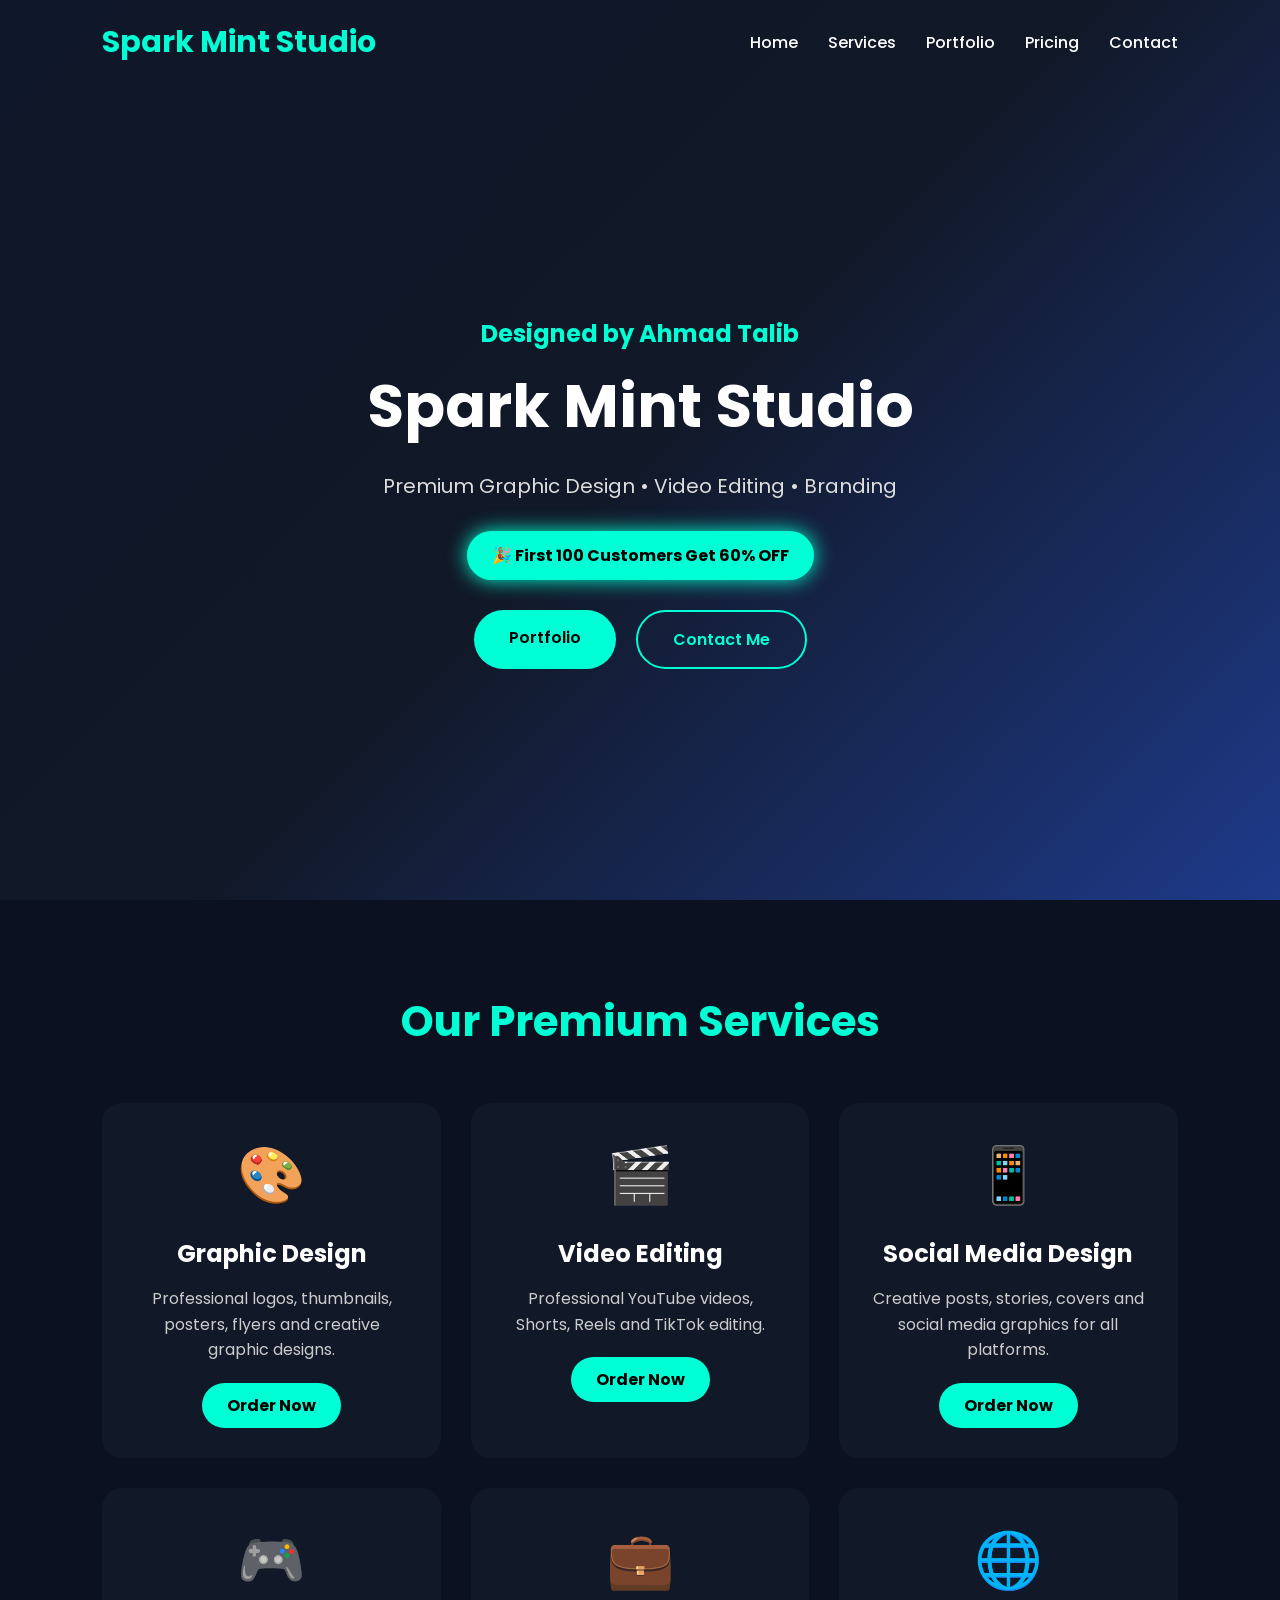
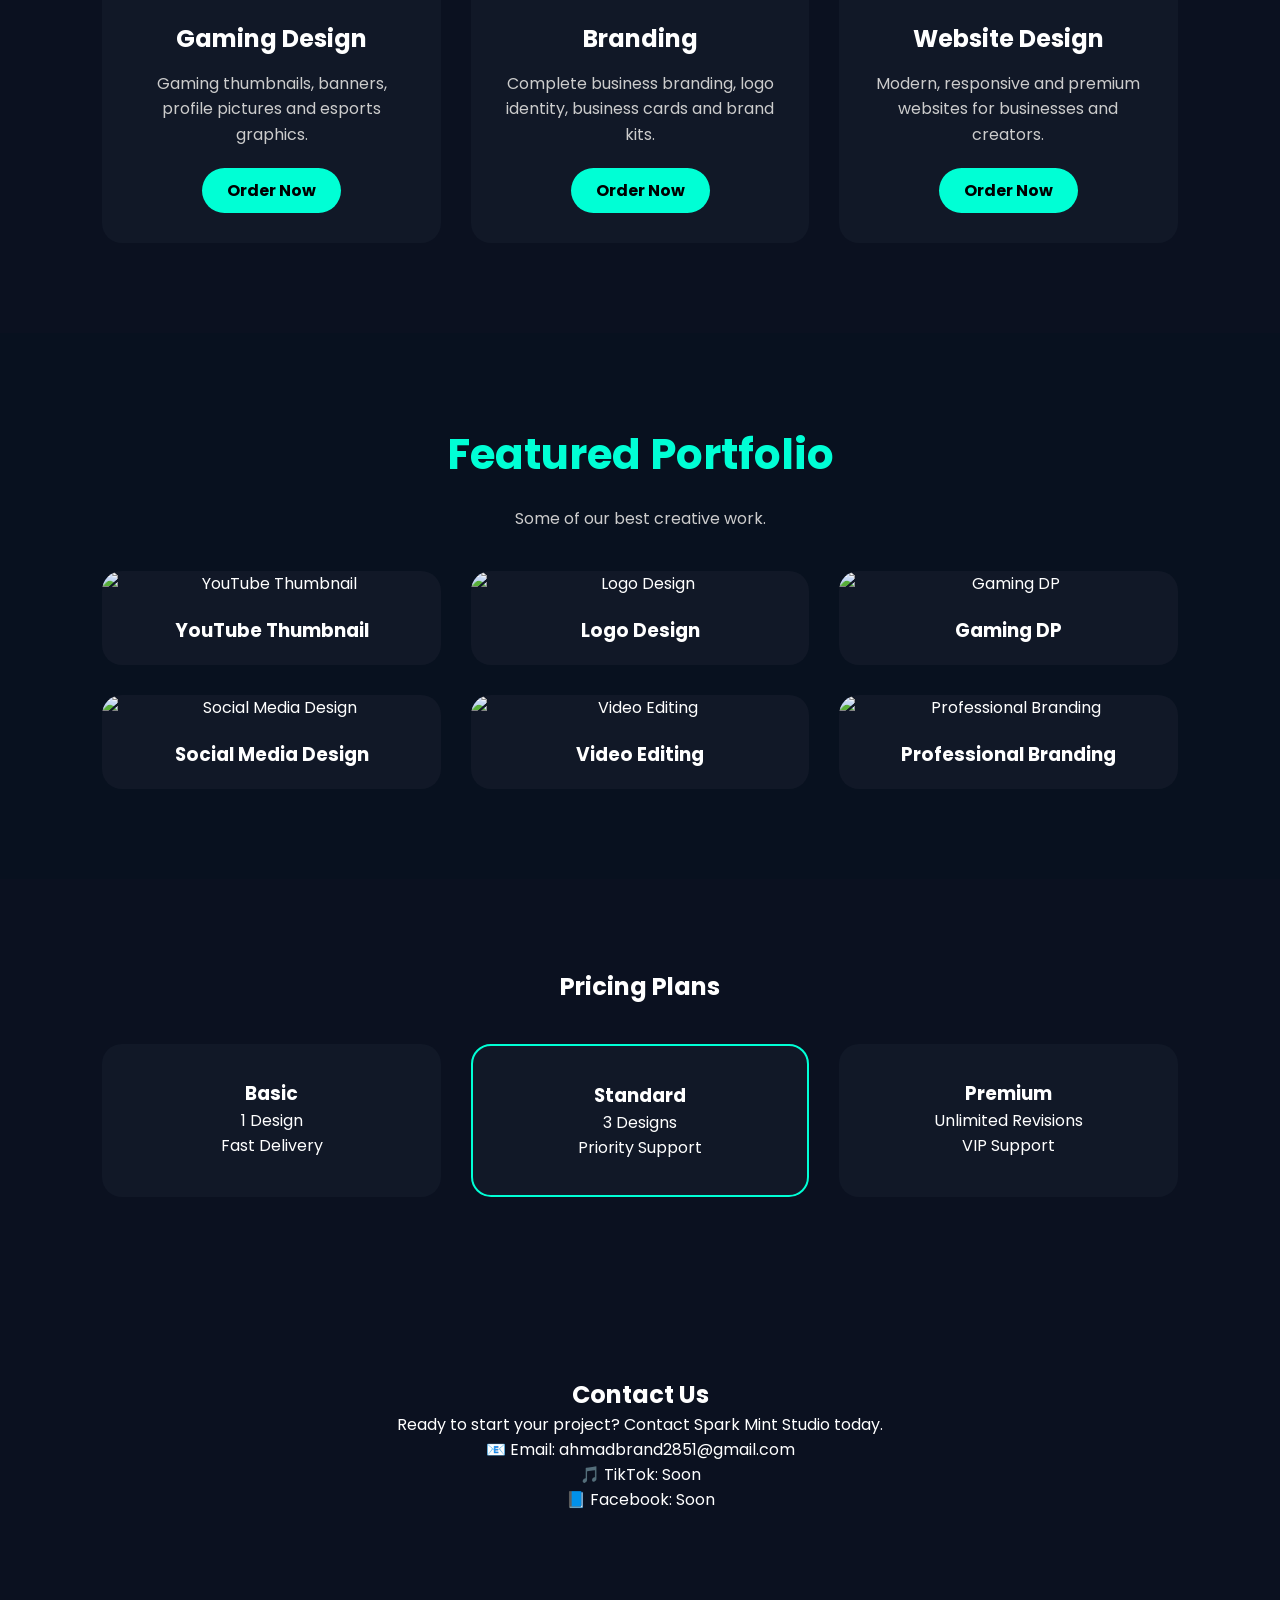
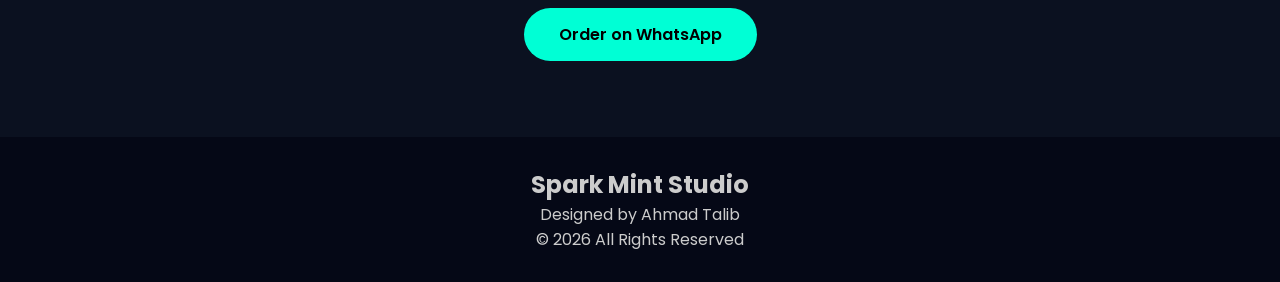
==== index.html @ 71b0ca90 "Update WhatsApp link in contact buttons" ====
<!DOCTYPE html>
<html lang="en">
<head>
<meta charset="UTF-8">
<meta name="viewport" content="width=device-width, initial-scale=1.0">

<title>Spark Mint Studio</title>

<link rel="stylesheet" href="style.css">

<link rel="preconnect" href="https://fonts.googleapis.com">
<link rel="preconnect" href="https://fonts.gstatic.com" crossorigin>

<link href="https://fonts.googleapis.com/css2?family=Poppins:wght@300;400;500;600;700;800&display=swap" rel="stylesheet">

</head>

<body>

<header class="hero">

<nav class="navbar">

<div class="logo">

Spark Mint Studio

</div>

<ul class="nav-links">

<li><a href="#">Home</a></li>

<li><a href="#services">Services</a></li>

<li><a href="#portfolio">Portfolio</a></li>

<li><a href="#pricing">Pricing</a></li>

<li><a href="#contact">Contact</a></li>

</ul>

</nav>

<div class="hero-content">

<h3>Designed by Ahmad Talib</h3>

<h1>Spark Mint Studio</h1>

<p>

Premium Graphic Design • Video Editing • Branding

</p>

<div class="offer">

🎉 First 100 Customers Get 60% OFF

</div>

<div class="hero-buttons">

<a href="portfolio.html" class="btn btn-primary">Portfolio</a>

<a href="#contact" class="btn btn-secondary">

Contact Me

</a>

</div>

</div>

</header>
<section id="services" class="services">

<h2>Our Premium Services</h2>

<div class="service-grid">

  <div class="service-card">
    <div class="icon">🎨</div>
    <h3>Graphic Design</h3>
    <p>Professional logos, thumbnails, posters, flyers and creative graphic designs.</p>
    <a href=https://chat.whatsapp.com/FylZ4mhTOhw2jXJ41b3pBp?s=cl&p=a&ilr=2" target="_blank" class="btn btn-primary">Order Now</a>
  </div>

  <div class="service-card">
    <div class="icon">🎬</div>
    <h3>Video Editing</h3>
    <p>Professional YouTube videos, Shorts, Reels and TikTok editing.</p>
    <a href="https://chat.whatsapp.com/FylZ4mhTOhw2jXJ41b3pBp?s=cl&p=a&ilr=2" target="_blank" class="btn btn-primary">Order Now</a>
  </div>

  <div class="service-card">
    <div class="icon">📱</div>
    <h3>Social Media Design</h3>
    <p>Creative posts, stories, covers and social media graphics for all platforms.</p>
    <a href="https://chat.whatsapp.com/FylZ4mhTOhw2jXJ41b3pBp?s=cl&p=a&ilr=2" target="_blank" class="btn btn-primary">Order Now</a>
  </div>

  <div class="service-card">
    <div class="icon">🎮</div>
    <h3>Gaming Design</h3>
    <p>Gaming thumbnails, banners, profile pictures and esports graphics.</p>
    <a href="https://chat.whatsapp.com/FylZ4mhTOhw2jXJ41b3pBp?s=cl&p=a&ilr=2" target="_blank" class="btn btn-primary">Order Now</a>
  </div>

  <div class="service-card">
    <div class="icon">💼</div>
    <h3>Branding</h3>
    <p>Complete business branding, logo identity, business cards and brand kits.</p>
    <a href="https://chat.whatsapp.com/FylZ4mhTOhw2jXJ41b3pBp?s=cl&p=a&ilr=2" target="_blank" class="btn btn-primary">Order Now</a>
  </div>

  <div class="service-card">
    <div class="icon">🌐</div>
    <h3>Website Design</h3>
    <p>Modern, responsive and premium websites for businesses and creators.</p>
    <a href="https://chat.whatsapp.com/FylZ4mhTOhw2jXJ41b3pBp?s=cl&p=a&ilr=2" target="_blank" class="btn btn-primary">Order Now</a>
  </div>

</div>
</section>
<section id="portfolio" class="portfolio">

<h2>Featured Portfolio</h2>

<p class="section-text">

Some of our best creative work.

</p>

<div class="portfolio-grid">

<div class="portfolio-card">

<img src="images/youtube-1.jpg" alt="YouTube Thumbnail">

<h3>YouTube Thumbnail</h3>

</div>

<div class="portfolio-card">

<img src="images/logo-1.jpg" alt="Logo Design">

<h3>Logo Design</h3>

</div>

<div class="portfolio-card">

<img src="images/gaming-1.jpg" alt="Gaming DP">

<h3>Gaming DP</h3>

</div>

<div class="portfolio-card">

<img src="images/social-1.jpg" alt="Social Media Design">

<h3>Social Media Design</h3>

</div>

<div class="portfolio-card">

<img src="images/video-1.jpg" alt="Video Editing">

<h3>Video Editing</h3>

</div>

<div class="portfolio-card">

<img src="images/branding-1.jpg" alt="Professional Branding">

<h3>Professional Branding</h3>

</div>

</div>

</section>

<section id="pricing" class="pricing">

<h2>Pricing Plans</h2>

<div class="pricing-grid">

<div class="price-card">

<h3>Basic</h3>

<p>1 Design</p>

<p>Fast Delivery</p>

</div>

<div class="price-card featured">

<h3>Standard</h3>

<p>3 Designs</p>

<p>Priority Support</p>

</div>

<div class="price-card">

<h3>Premium</h3>

<p>Unlimited Revisions</p>

<p>VIP Support</p>

</div>

</div>

</section>
<section id="contact" class="contact">

<h2>Contact Us</h2>

<p>
Ready to start your project? Contact Spark Mint Studio today.
</p>

<div class="contact-box">

<p>📧 Email: ahmadbrand2851@gmail.com</p>


<p>🎵 TikTok: Soon </p>

<p>📘 Facebook: Soon </p>

</div>

<div class="contact-buttons">

<a href="https://chat.whatsapp.com/FylZ4mhTOhw2jXJ41b3pBp?s=cl&p=a&ilr=2" target="_blank" class="btn btn-primary">
Order on WhatsApp
</a>

</div>

</section>

<footer class="footer">

<h2>Spark Mint Studio</h2>

<p>Designed by Ahmad Talib</p>

<p>
© 2026 All Rights Reserved
</p>

</footer>

<script src="script.js"></script>

</body>
</html>
---- style.css ----
*{
margin:0;
padding:0;
box-sizing:border-box;
font-family:'Poppins',sans-serif;
}

html{
scroll-behavior:smooth;
}

body{
background:#050816;
color:#ffffff;
overflow-x:hidden;
}

.hero{
min-height:100vh;
background:linear-gradient(135deg,#0f172a,#111827,#1e3a8a);
display:flex;
flex-direction:column;
}

.navbar{
display:flex;
justify-content:space-between;
align-items:center;
padding:20px 8%;
}

.logo{
font-size:30px;
font-weight:700;
color:#00ffd5;
}

.nav-links{
display:flex;
list-style:none;
gap:30px;
}

.nav-links li a{
text-decoration:none;
color:white;
font-weight:500;
transition:.3s;
}

.nav-links li a:hover{
color:#00ffd5;
}

.hero-content{
flex:1;
display:flex;
flex-direction:column;
justify-content:center;
align-items:center;
text-align:center;
padding:20px;
}

.hero-content h3{
font-size:24px;
color:#00ffd5;
margin-bottom:10px;
}

.hero-content h1{
font-size:60px;
margin-bottom:20px;
}

.hero-content p{
font-size:20px;
color:#dddddd;
margin-bottom:30px;
}
.offer{

background:#00ffd5;

color:#000;

padding:12px 25px;

border-radius:50px;

font-weight:bold;

margin-bottom:30px;

box-shadow:0 0 20px #00ffd5;

}

.hero-buttons{

display:flex;

gap:20px;

flex-wrap:wrap;

justify-content:center;

}

.btn{

padding:15px 35px;

border-radius:50px;

text-decoration:none;

font-weight:600;

transition:.3s;

}

.btn-primary{

background:#00ffd5;

color:#000;

}

.btn-secondary{

border:2px solid #00ffd5;

color:#00ffd5;

}

.btn:hover{

transform:translateY(-5px);

box-shadow:0 0 20px #00ffd5;

}

.services{

padding:90px 8%;

background:#0b1120;

text-align:center;

}

.services h2{

font-size:42px;

margin-bottom:50px;

color:#00ffd5;

}

.service-grid{

display:grid;

grid-template-columns:repeat(auto-fit,minmax(260px,1fr));

gap:30px;

}

.service-card{

background:#111827;

padding:30px;

border-radius:20px;

transition:.3s;

}
.service-card:hover{

transform:translateY(-10px);

box-shadow:0 0 25px #00ffd5;

}

.service-card .icon{

font-size:55px;

margin-bottom:20px;

}

.service-card h3{

font-size:24px;

margin-bottom:15px;

color:#ffffff;

}

.service-card p{

font-size:16px;

color:#cccccc;

margin-bottom:20px;

line-height:1.6;

}

.service-card a{

display:inline-block;

padding:10px 25px;

background:#00ffd5;

color:#000;

text-decoration:none;

border-radius:30px;

font-weight:bold;

transition:.3s;

}

.service-card a:hover{

background:#ffffff;

color:#000;

}

.portfolio{

padding:90px 8%;

background:#08111f;

text-align:center;

}

.portfolio h2{

font-size:42px;

color:#00ffd5;

margin-bottom:20px;

}

.section-text{

color:#cccccc;

margin-bottom:40px;

}

.portfolio-grid{

display:grid;

grid-template-columns:repeat(auto-fit,minmax(260px,1fr));

gap:30px;

}
.portfolio-card{

background:#111827;

border-radius:20px;

overflow:hidden;

transition:.3s;

}

.portfolio-card:hover{

transform:scale(1.05);

box-shadow:0 0 25px #00ffd5;

}

.portfolio-card img{

width:100%;

display:block;

}

.portfolio-card h3{

padding:20px;

}

.pricing,
.contact{

padding:90px 8%;

background:#0b1120;

text-align:center;

}

.pricing-grid{

display:grid;

grid-template-columns:repeat(auto-fit,minmax(250px,1fr));

gap:30px;

margin-top:40px;

}

.price-card{

background:#111827;

padding:35px;

border-radius:20px;

}

.price-card.featured{

border:2px solid #00ffd5;

}

.footer{

padding:30px;

background:#050816;

text-align:center;

color:#cccccc;

}

@media(max-width:768px){

.navbar{

flex-direction:column;

gap:20px;

}

.nav-links{

flex-wrap:wrap;

justify-content:center;

}

.hero-content h1{

font-size:40px;

}

.hero-content p{

font-size:16px;

}

.hero-buttons{

flex-direction:column;

}

}
.contact-box{
    margin-bottom:40px;
}

.contact-buttons{
    margin-top:50px;
}

.contact-buttons{
    margin-top:110px;
}
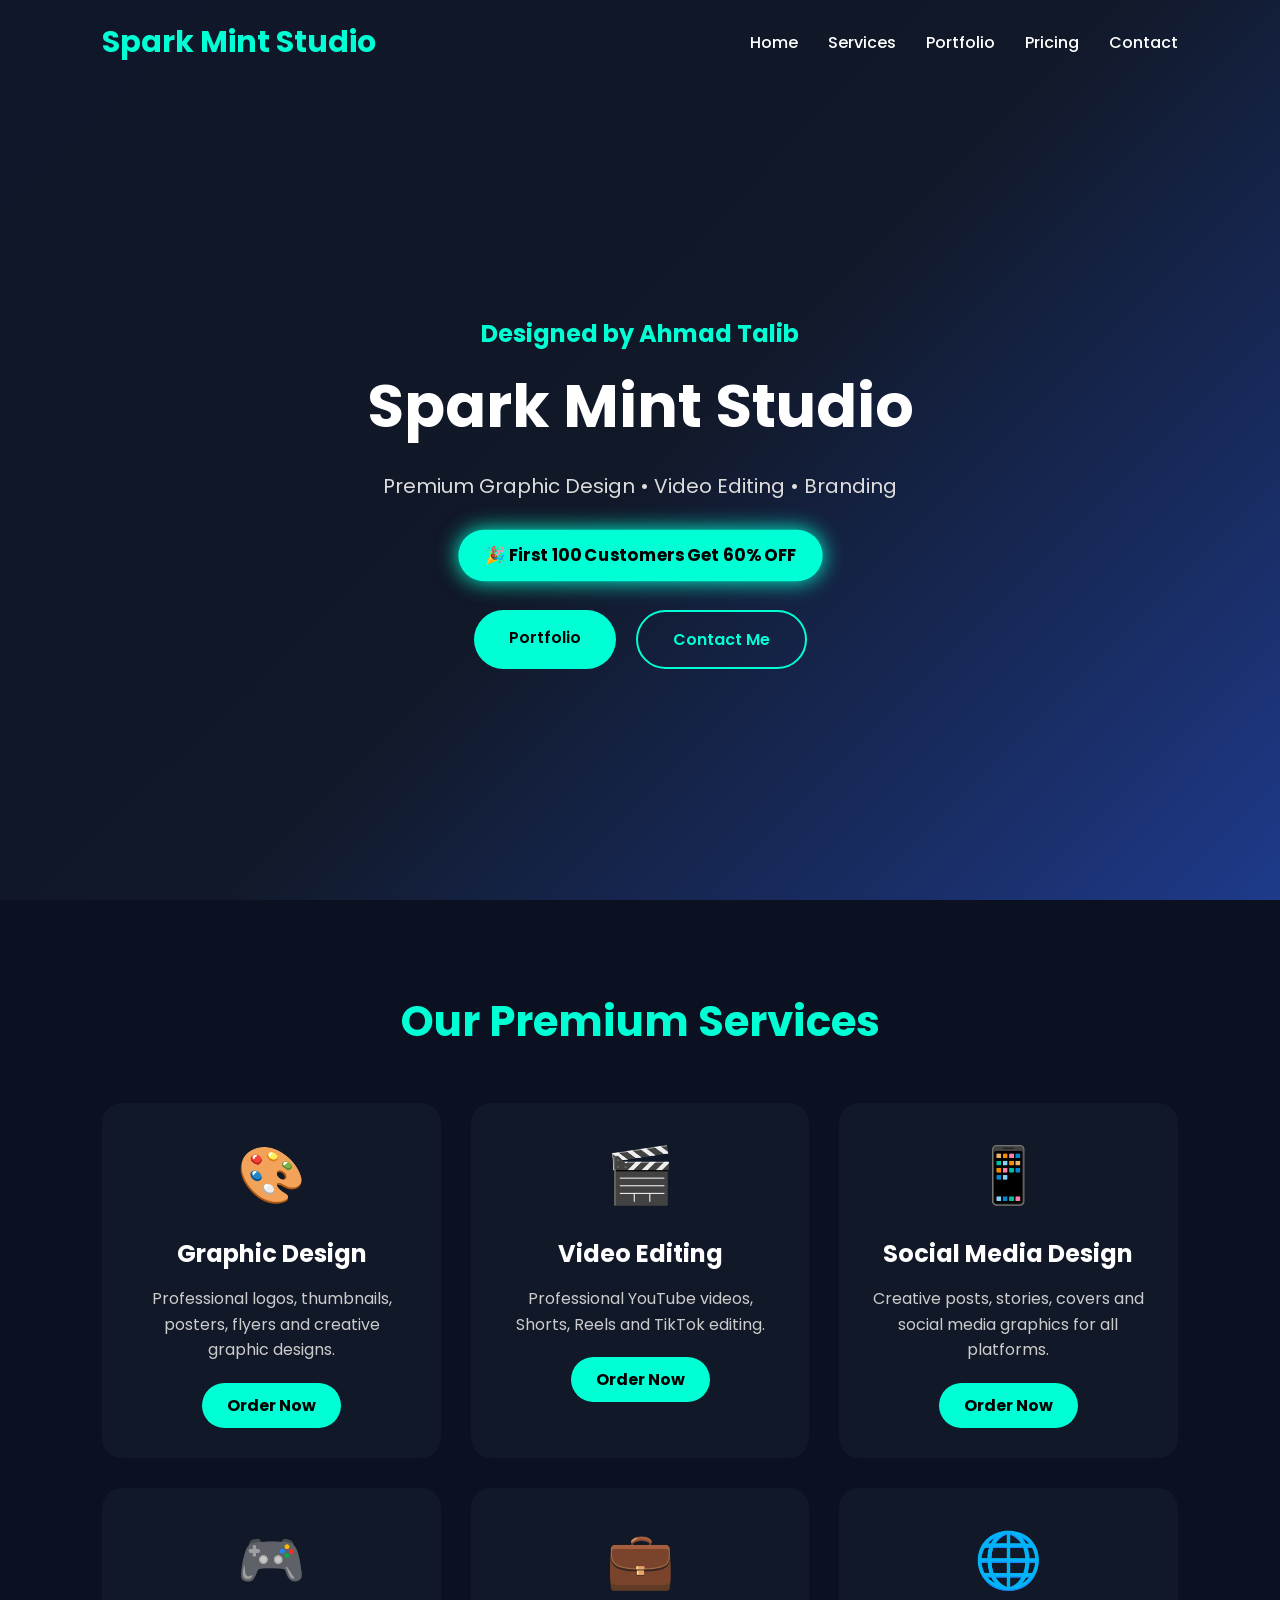
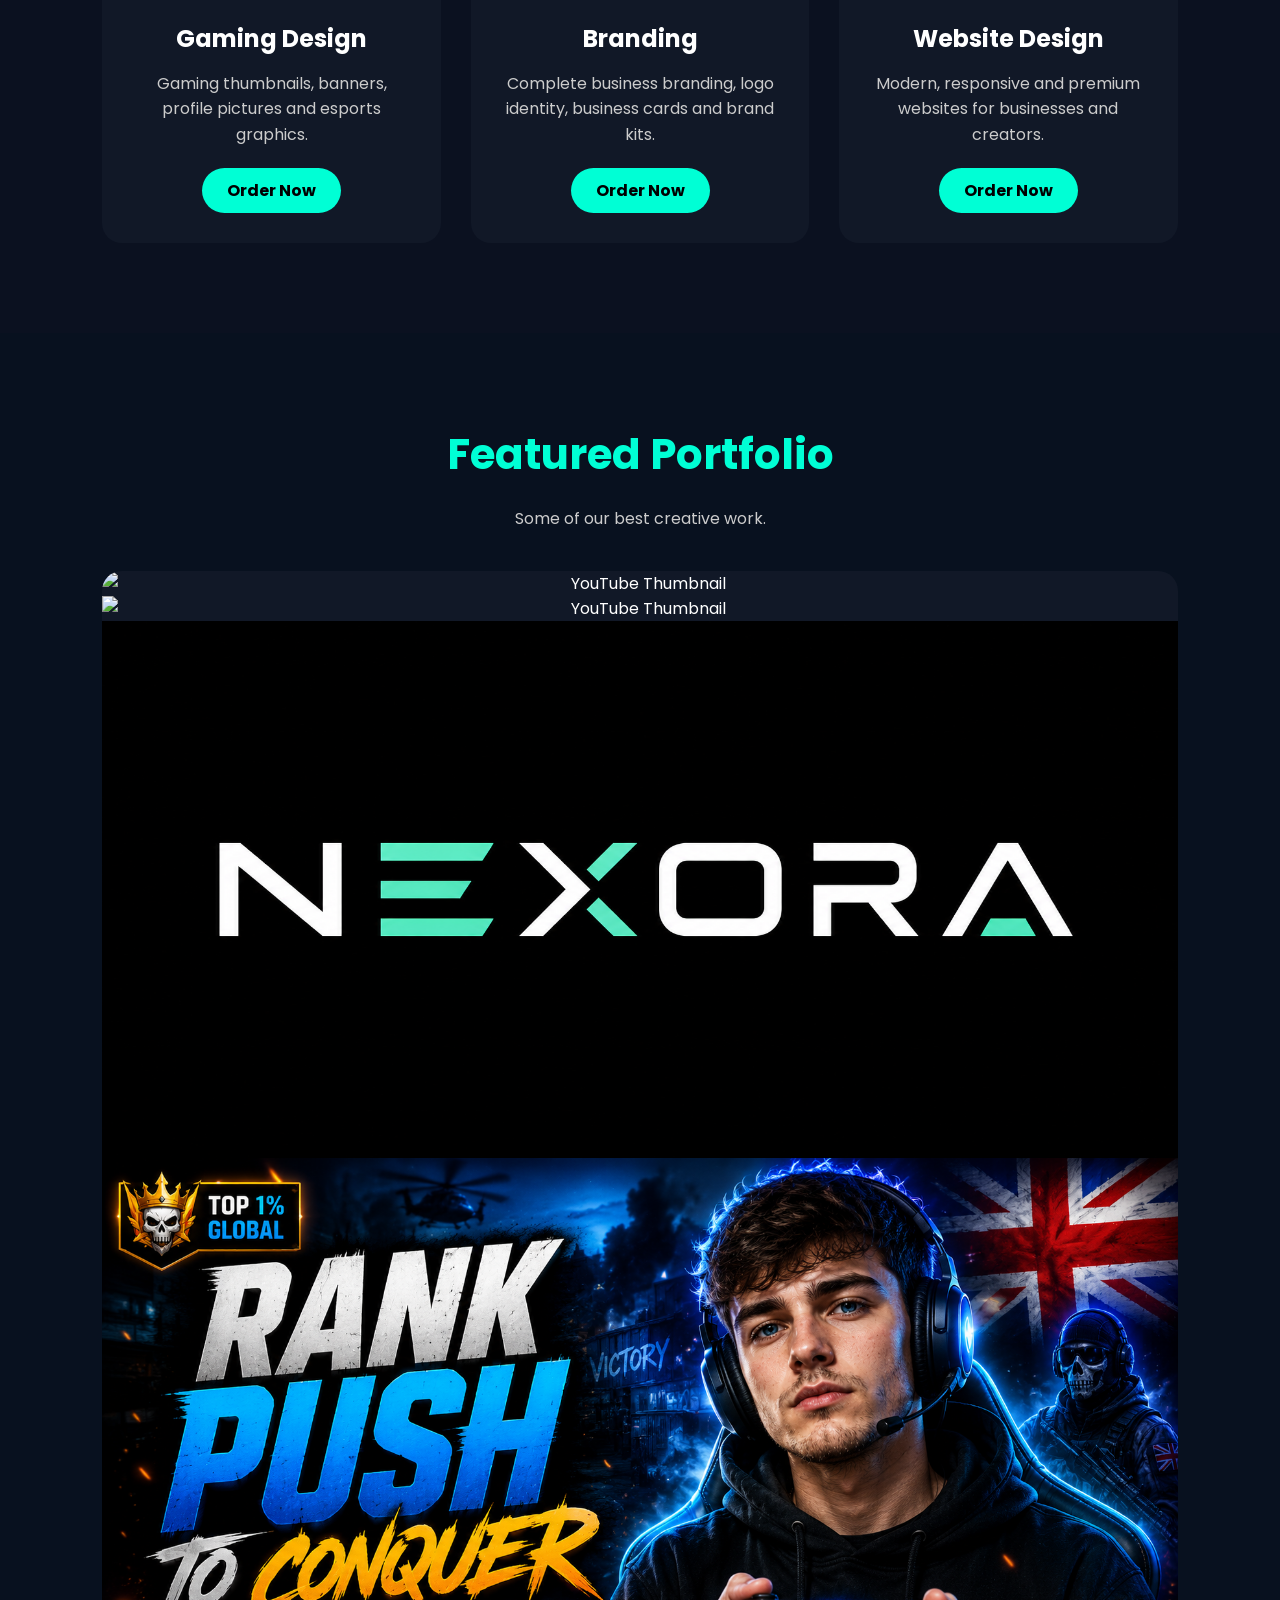
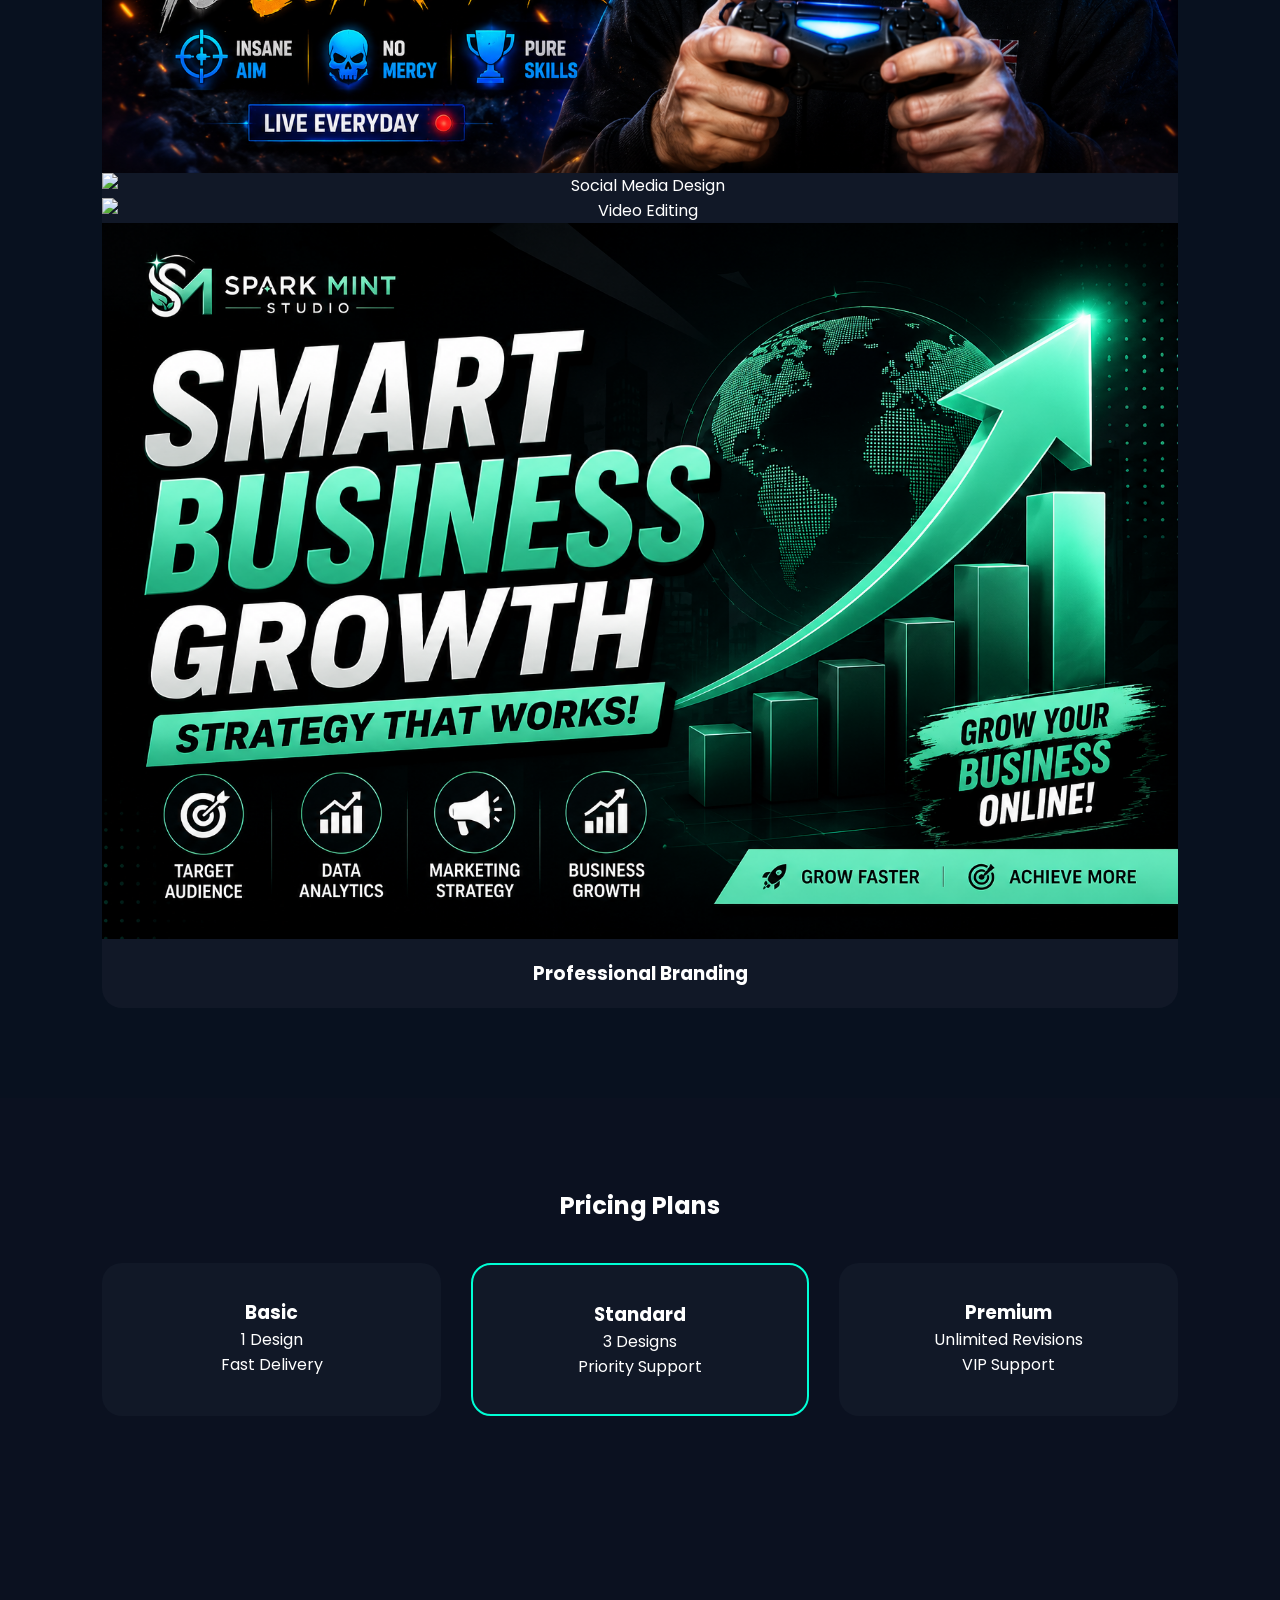
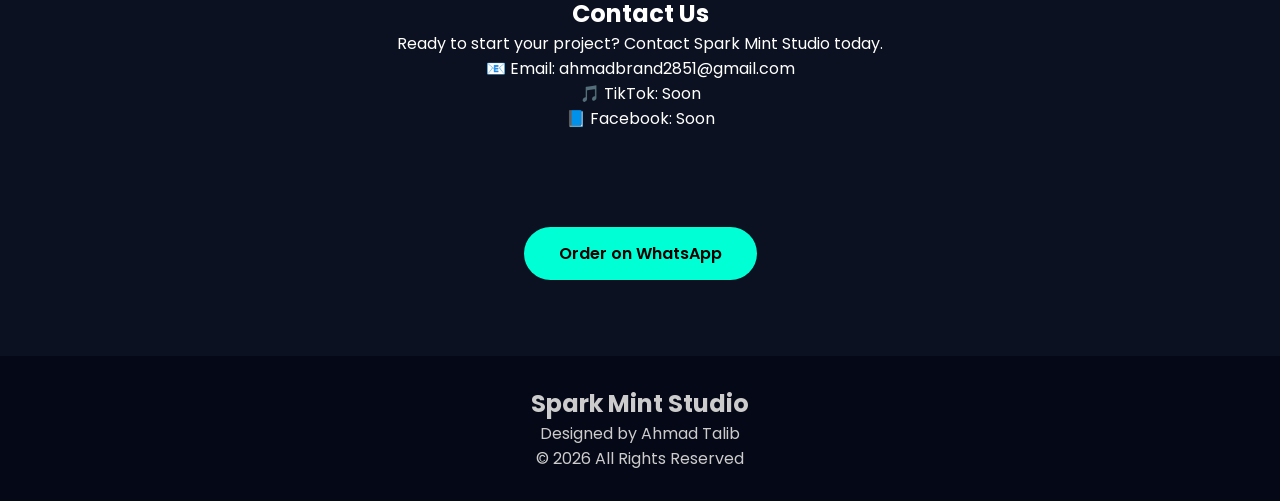
==== commit 9b5ccc48: "Update portfolio images and remove unused cards Removed several portfolio cards and added new images" ====
--- a/index.html
+++ b/index.html
@@ -141,46 +141,17 @@
 <div class="portfolio-card">
 
 <img src="images/youtube-1.jpg" alt="YouTube Thumbnail">
-
-<h3>YouTube Thumbnail</h3>
-
-</div>
-
-<div class="portfolio-card">
-
-<img src="images/logo-1.jpg" alt="Logo Design">
-
-<h3>Logo Design</h3>
-
-</div>
-
-<div class="portfolio-card">
-
-<img src="images/gaming-1.jpg" alt="Gaming DP">
-
-<h3>Gaming DP</h3>
-
-</div>
-
-<div class="portfolio-card">
-
-<img src="images/social-1.jpg" alt="Social Media Design">
-
-<h3>Social Media Design</h3>
-
-</div>
-
-<div class="portfolio-card">
-
-<img src="images/video-1.jpg" alt="Video Editing">
-
-<h3>Video Editing</h3>
-
-</div>
-
-<div class="portfolio-card">
-
-<img src="images/branding-1.jpg" alt="Professional Branding">
+<img src="images/YouTube Thumbnail.png" alt="YouTube Thumbnail">
+
+<img src="images/Brand Logo.png" alt="Logo Design">
+
+<img src="images/Gaming Thumbnail.png" alt="Gaming DP">
+
+<img src="images/Facebook Dp.png" alt="Social Media Design">
+
+<img src="images/Tiktok Dp.png" alt="Video Editing">
+
+<img src="images/Business Thumbnail.png" alt="Professional Branding">
 
 <h3>Professional Branding</h3>
 
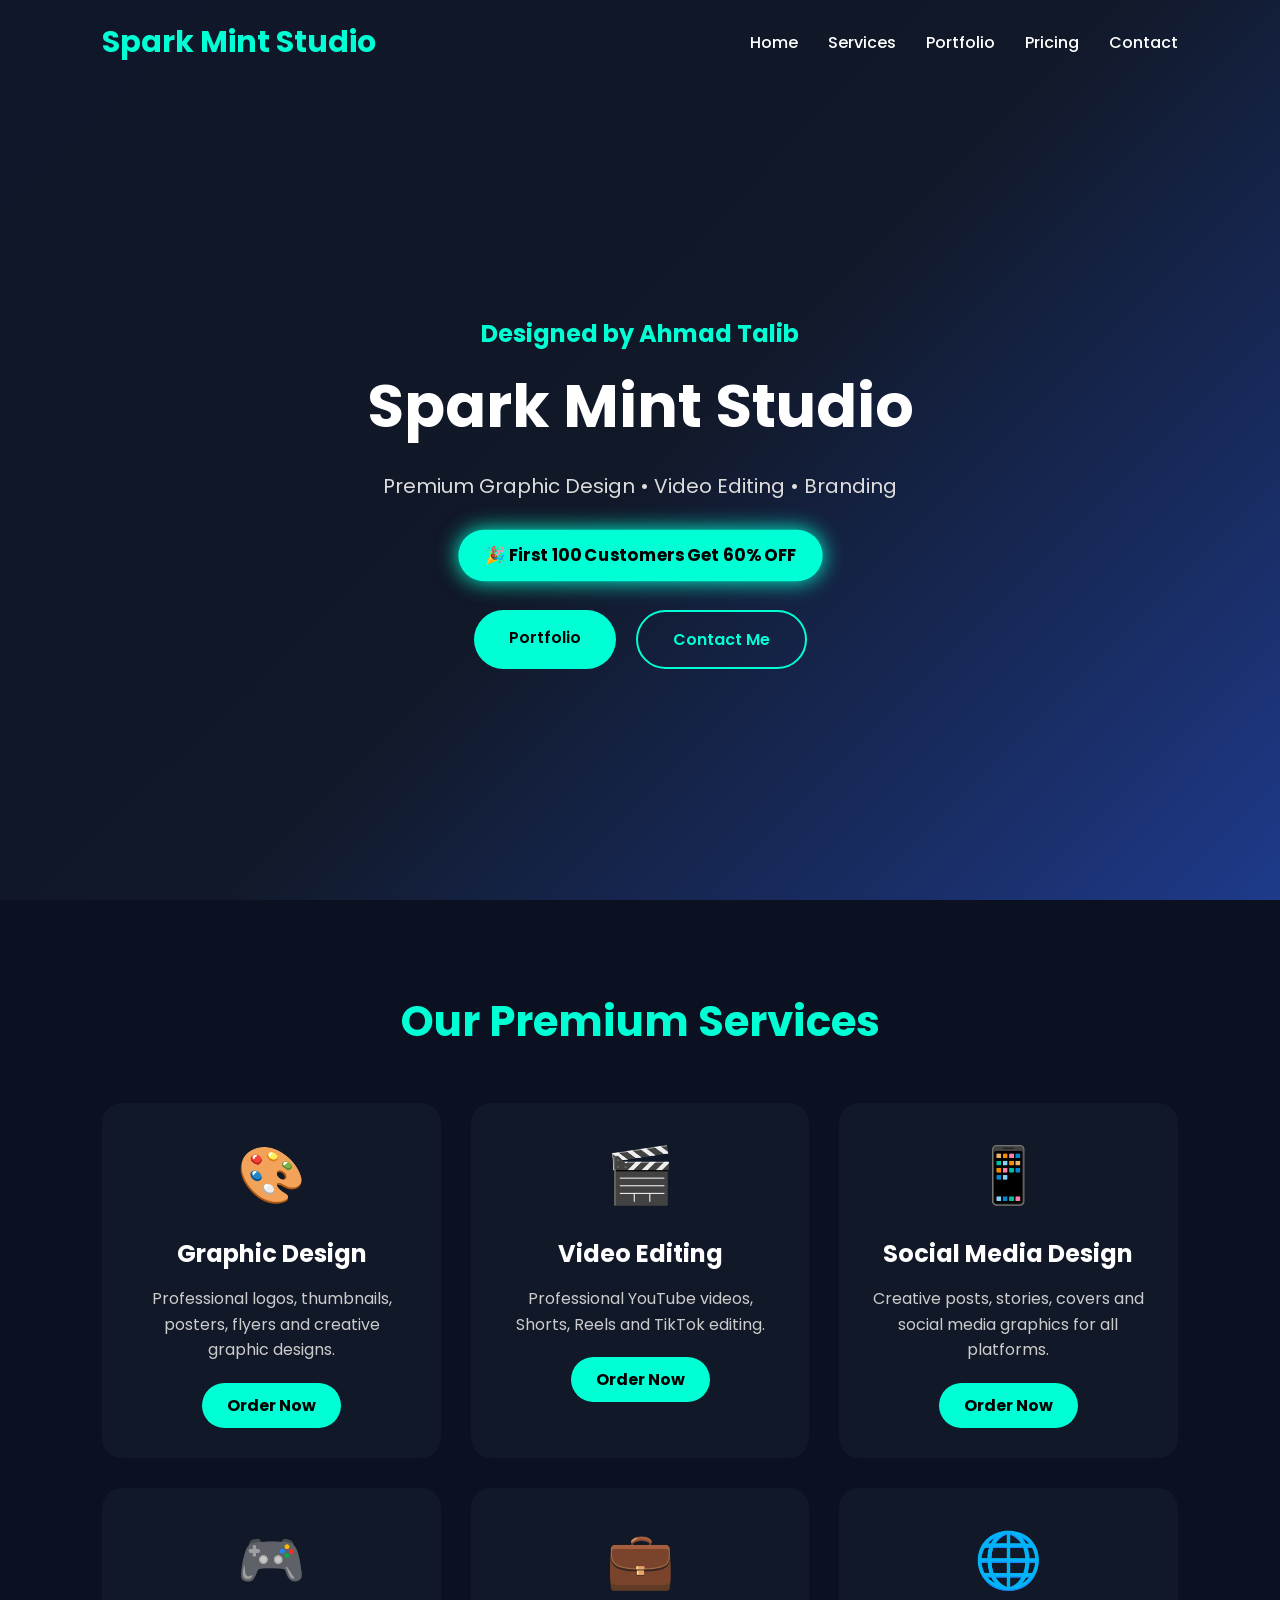
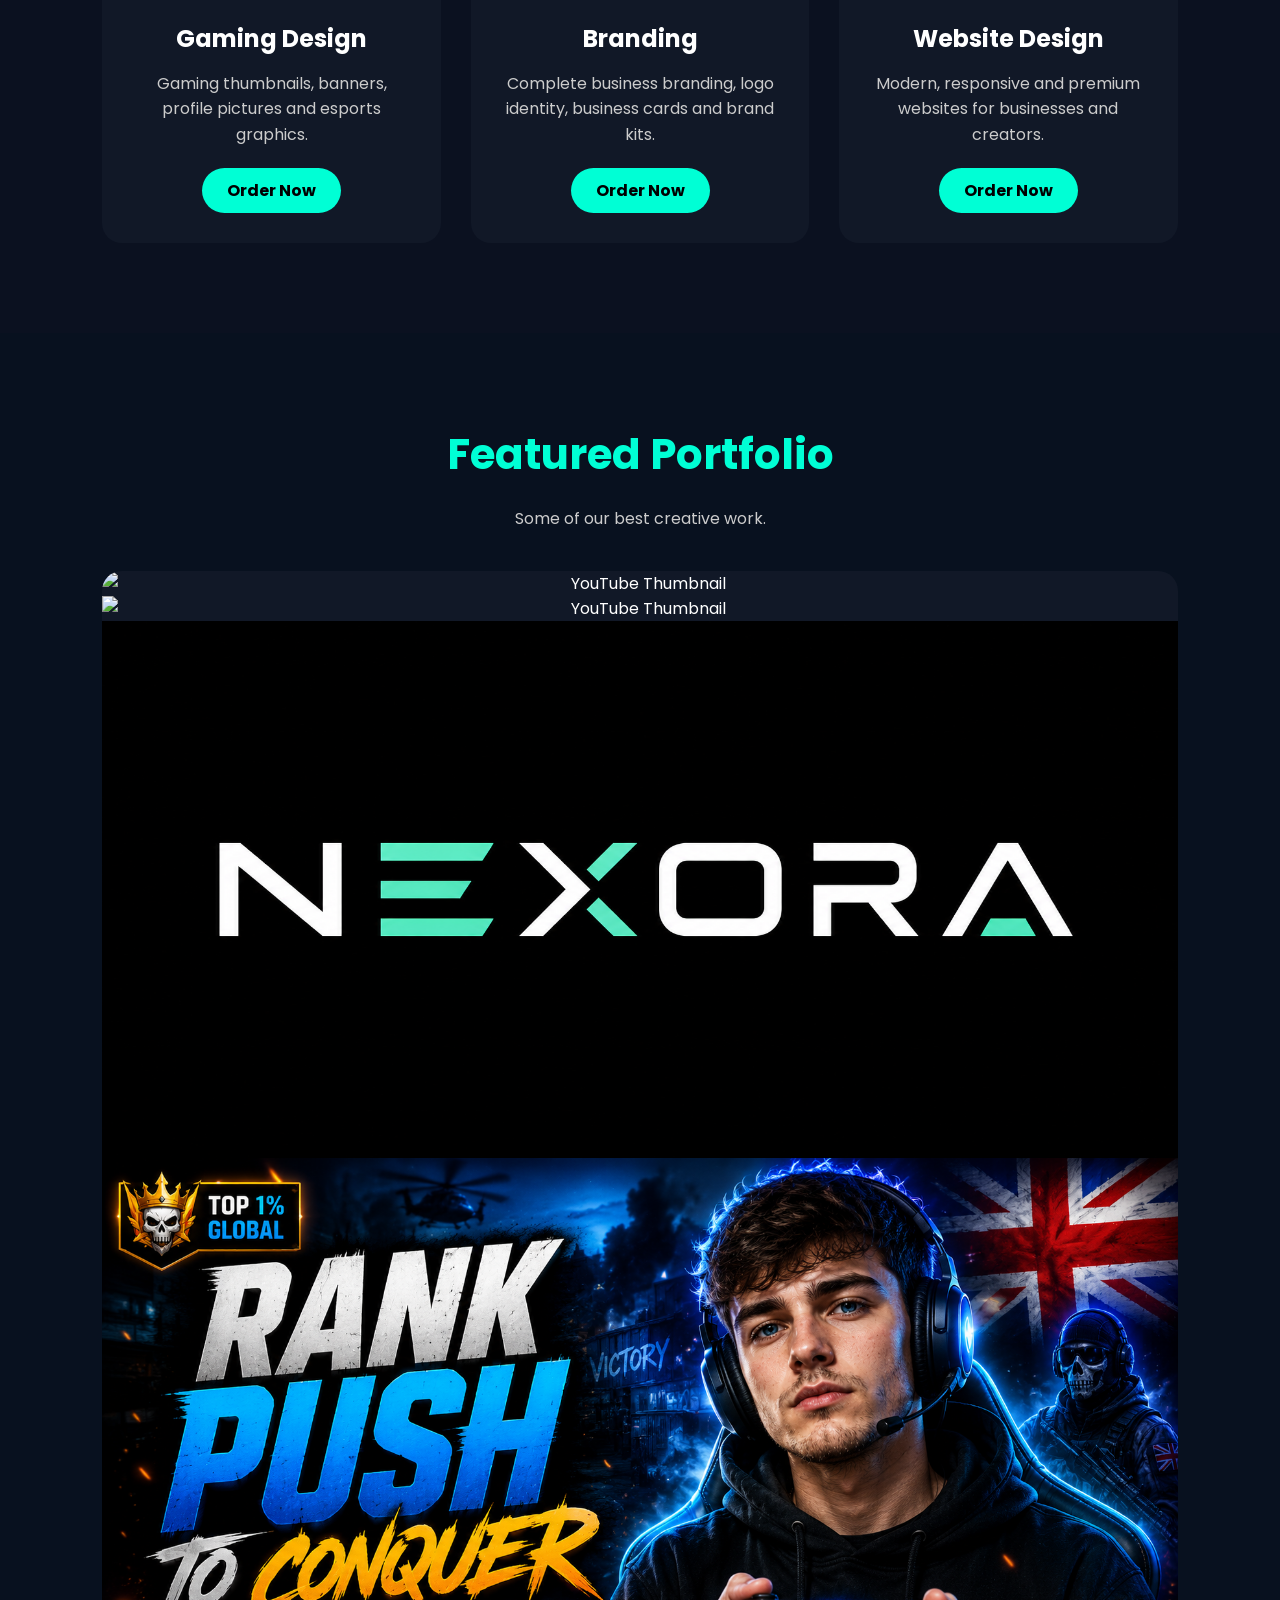
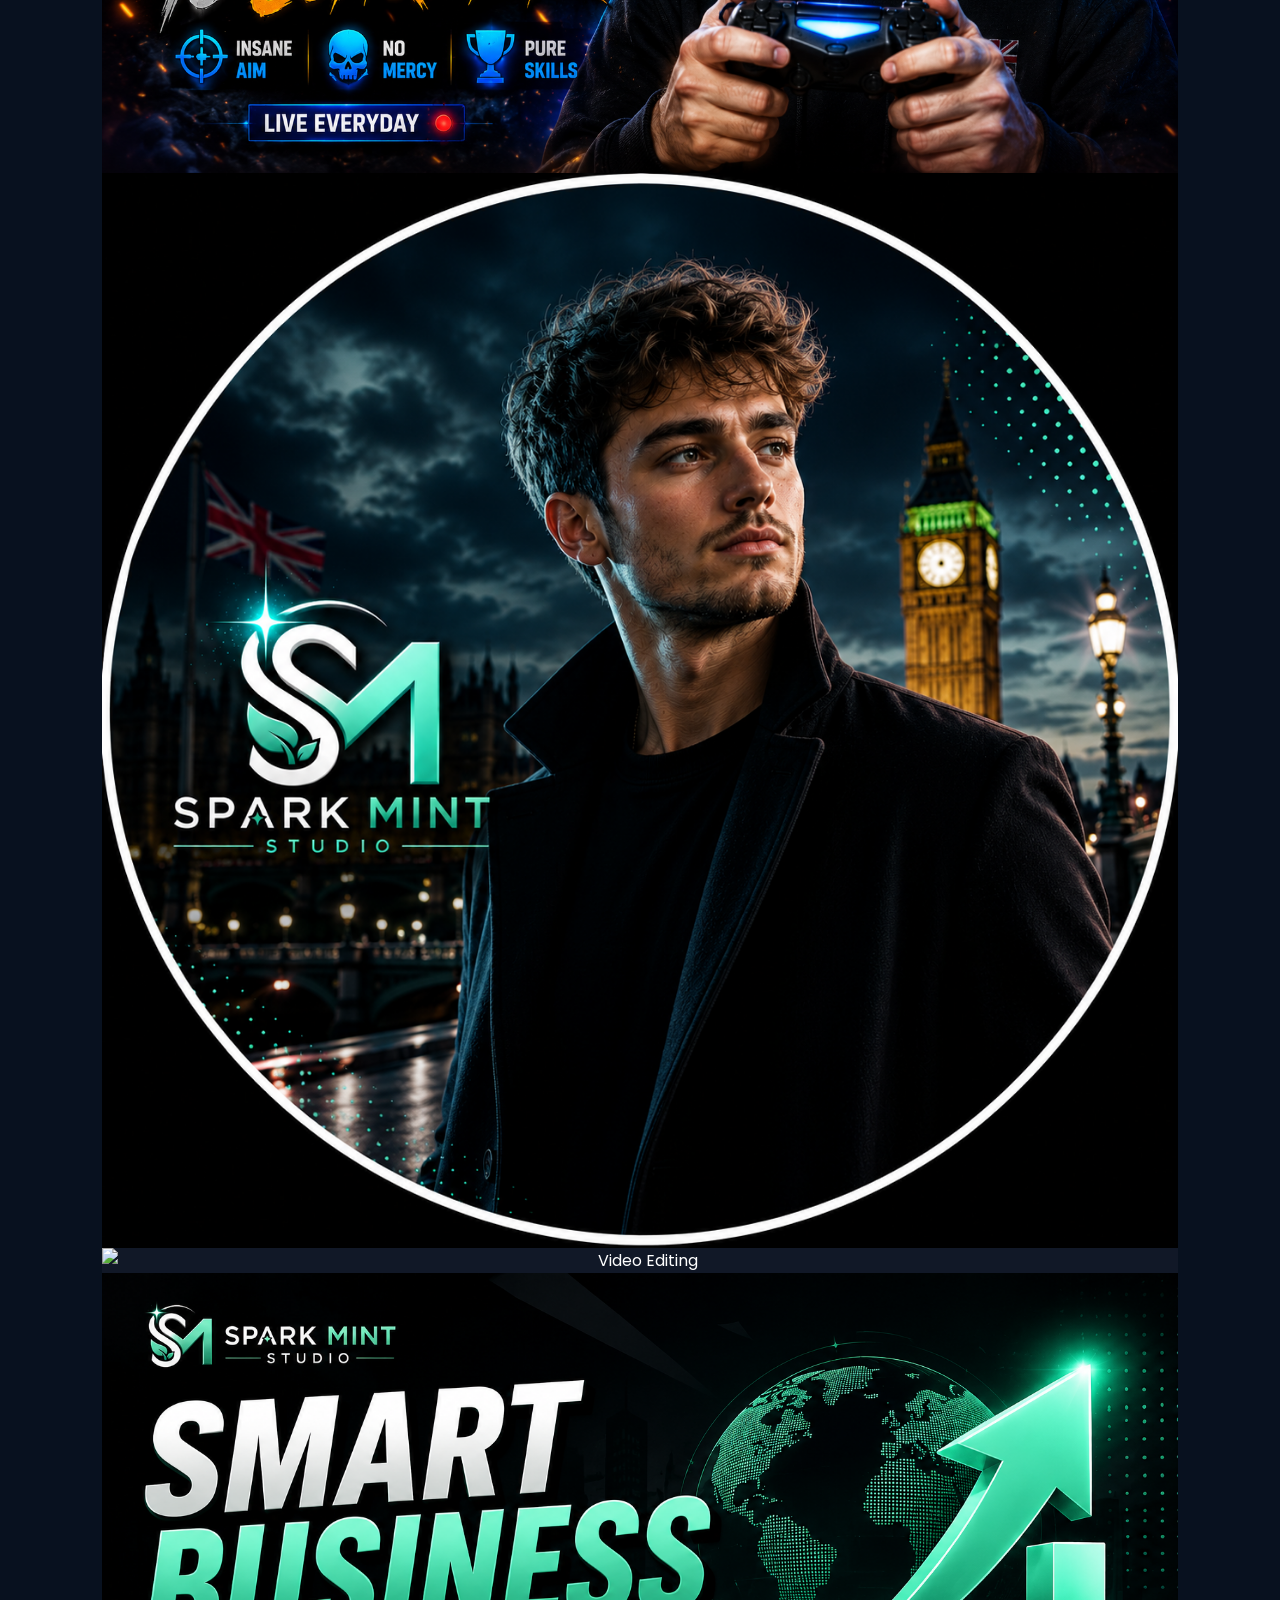
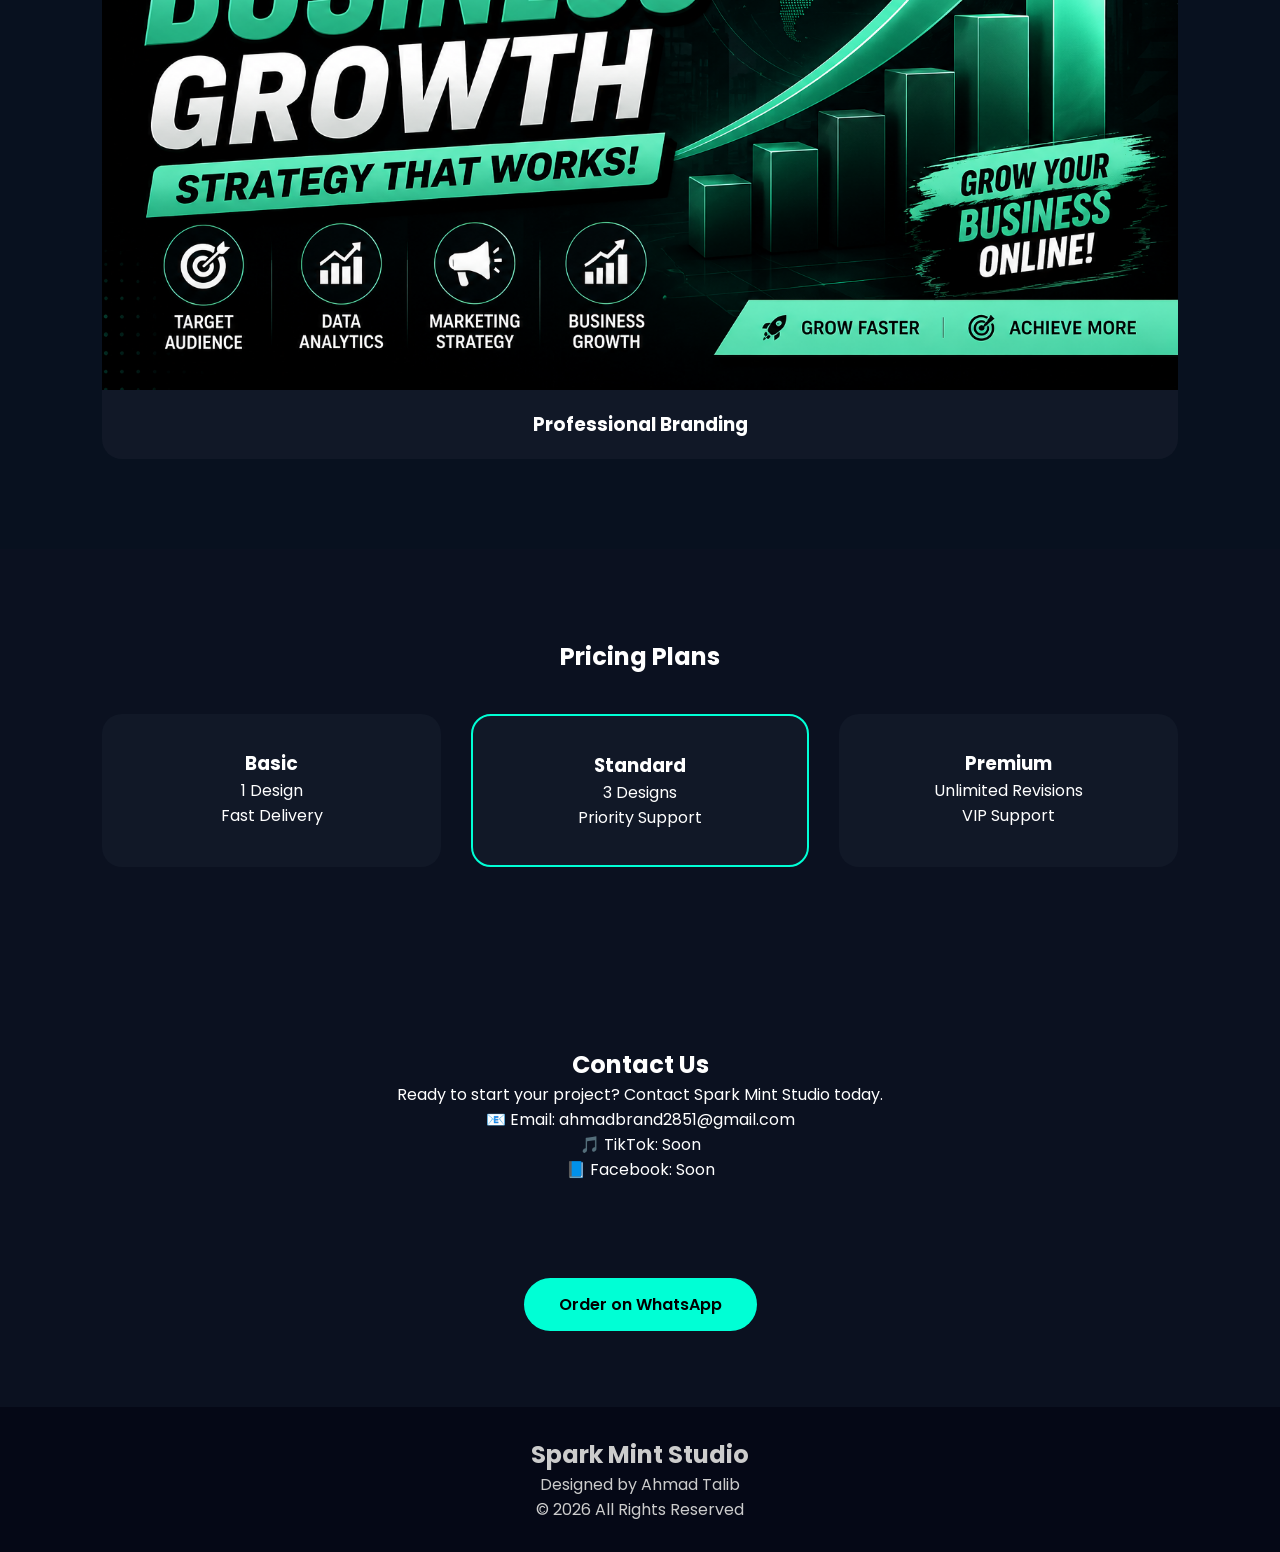
==== commit 6a92dc5e: "Correct WhatsApp link in contact buttons Fix incorrect href attribute in WhatsApp link." ====
--- a/index.html
+++ b/index.html
@@ -221,7 +221,7 @@
 
 <div class="contact-buttons">
 
-<a href="https://chat.whatsapp.com/FylZ4mhTOhw2jXJ41b3pBp?s=cl&p=a&ilr=2" target="_blank" class="btn btn-primary">
+<a href="href="https://chat.whatsapp.com/FylZ4mhTOhw2jXJ41b3pBp?s=cl&p=a&ilr=2"" target="_blank" class="btn btn-primary">
 Order on WhatsApp
 </a>
 
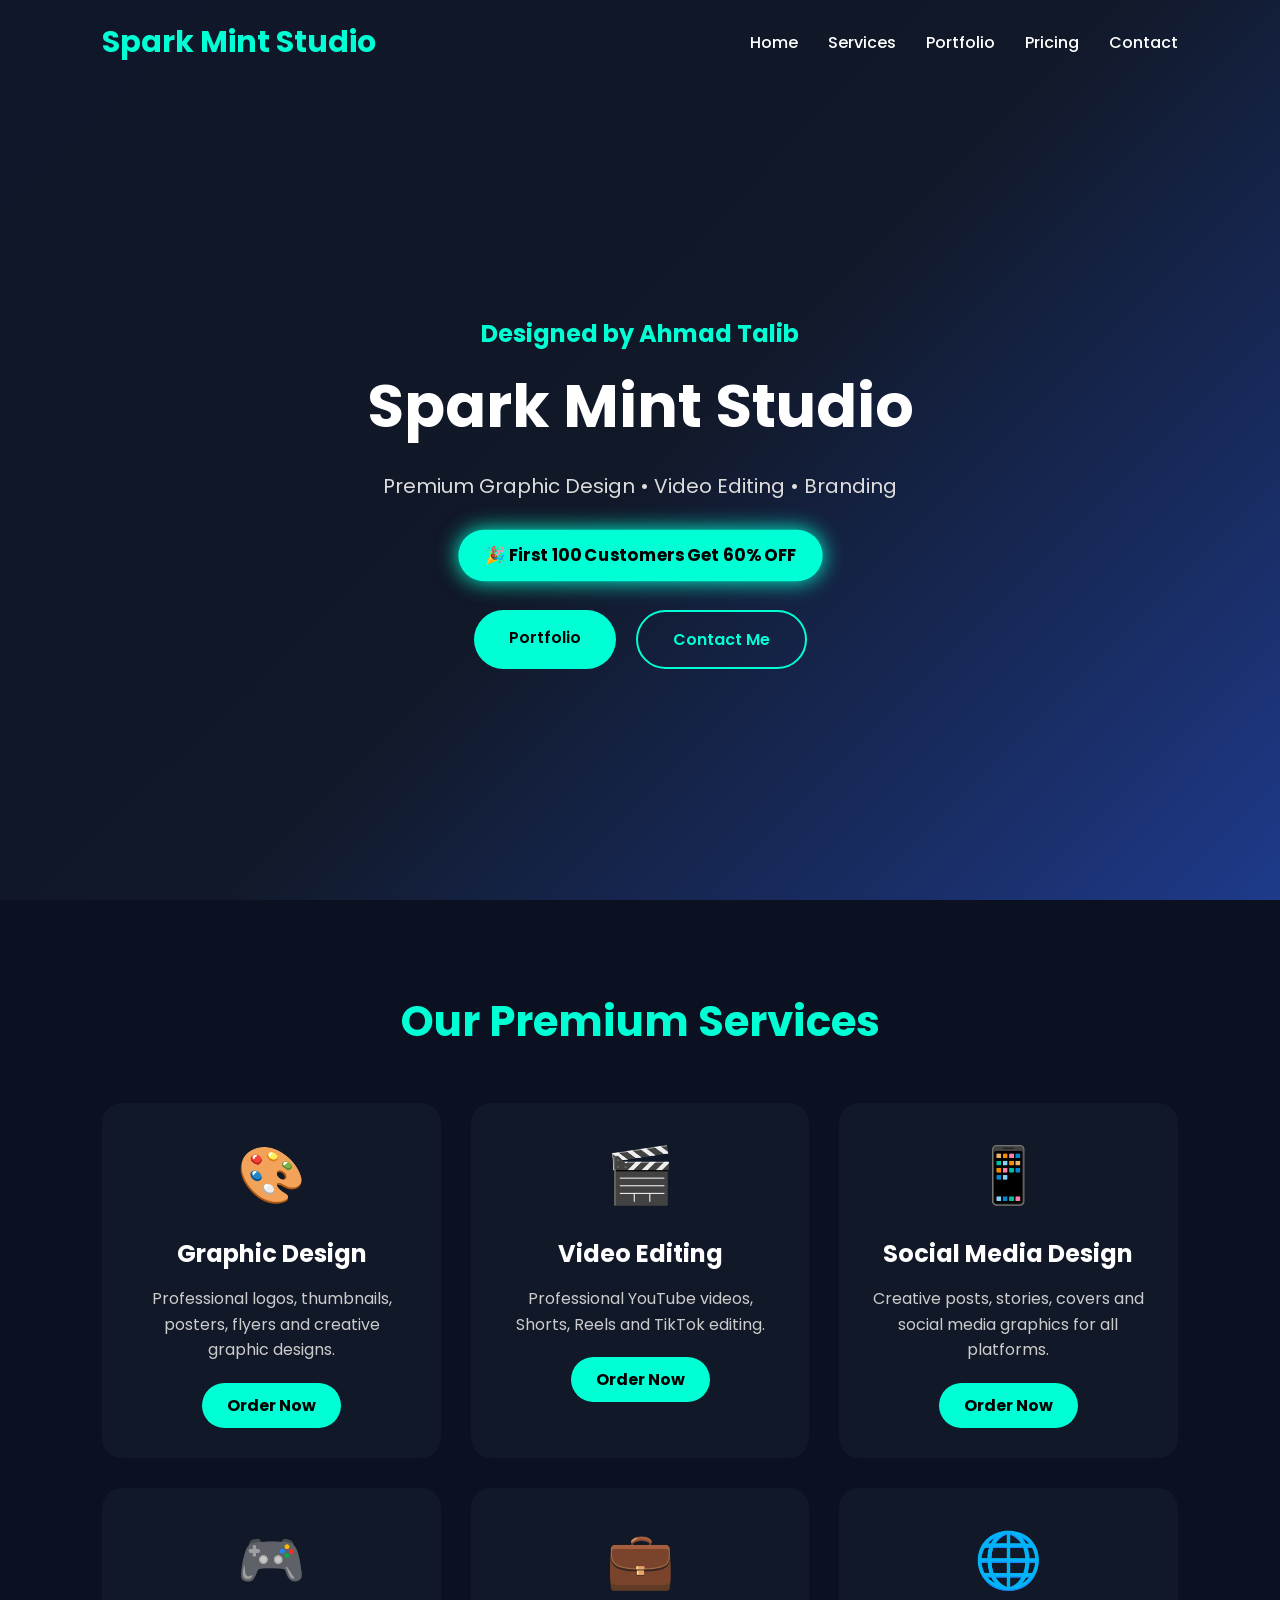
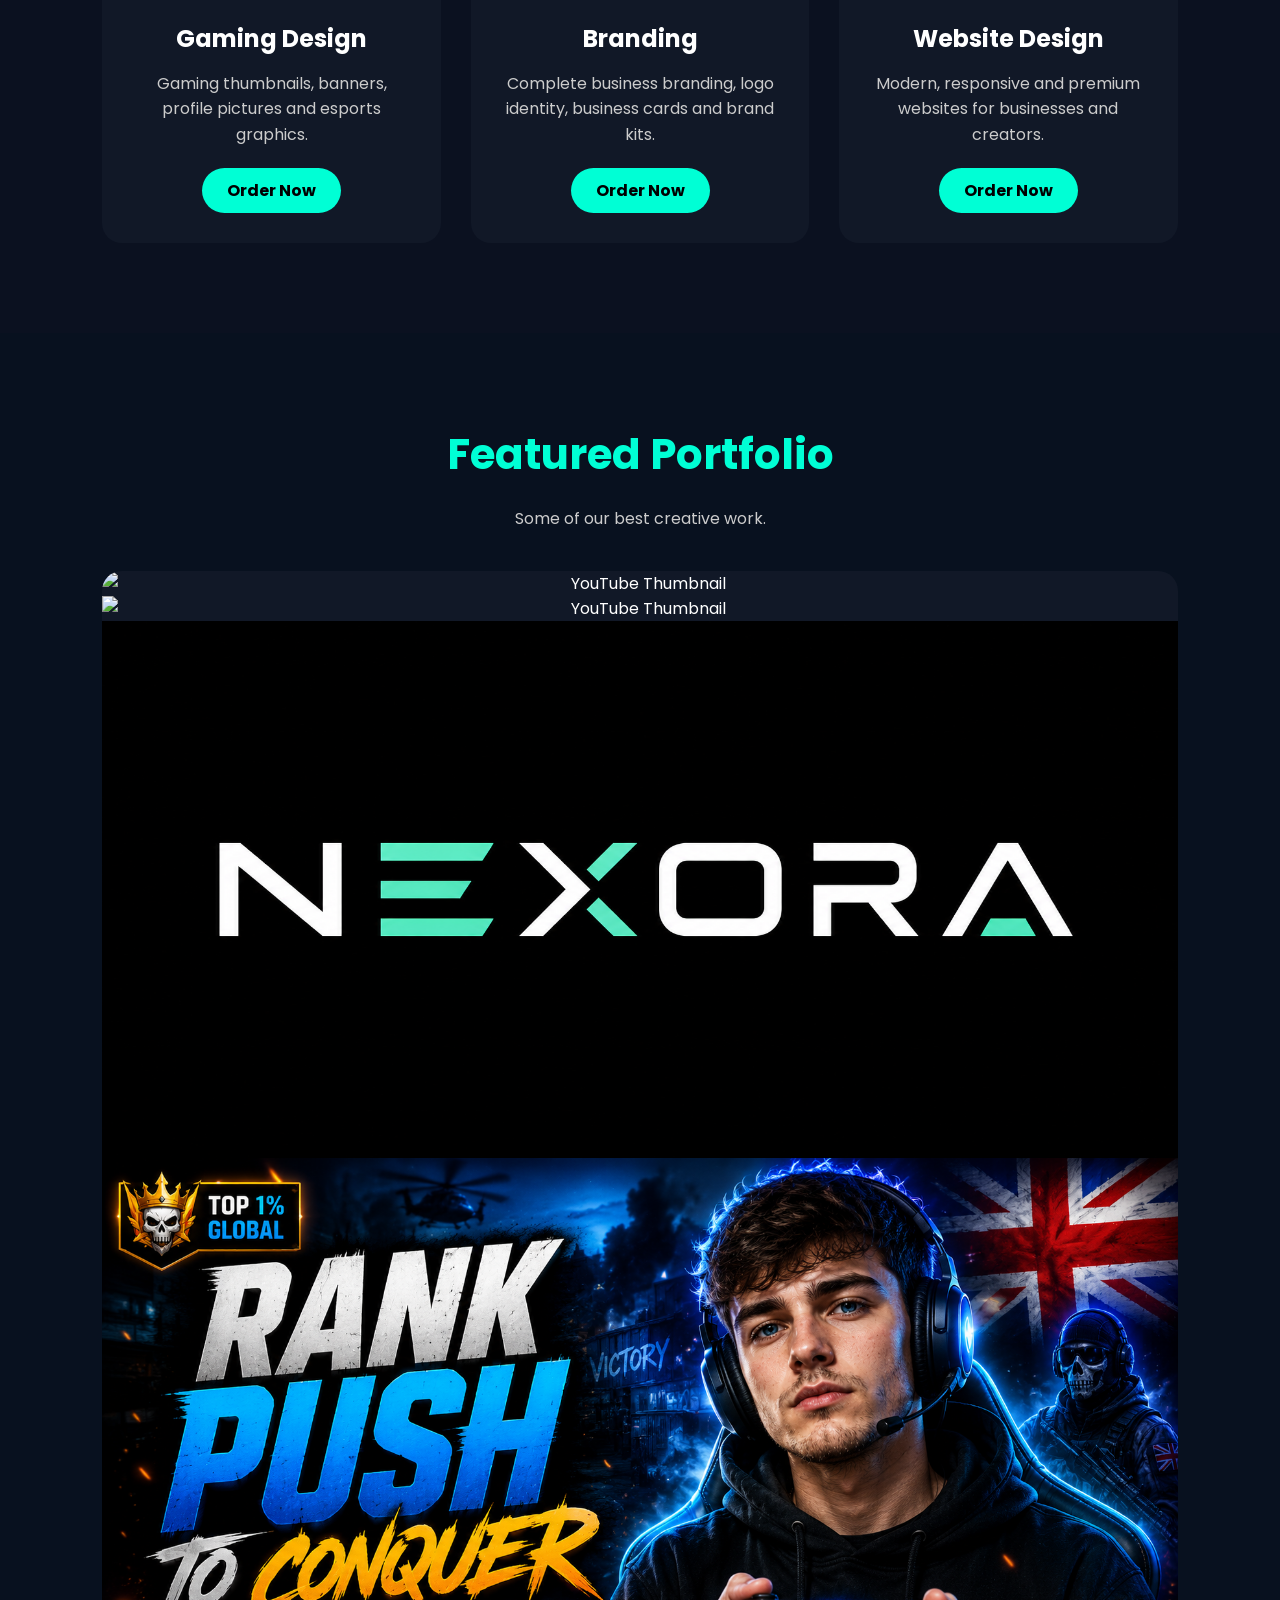
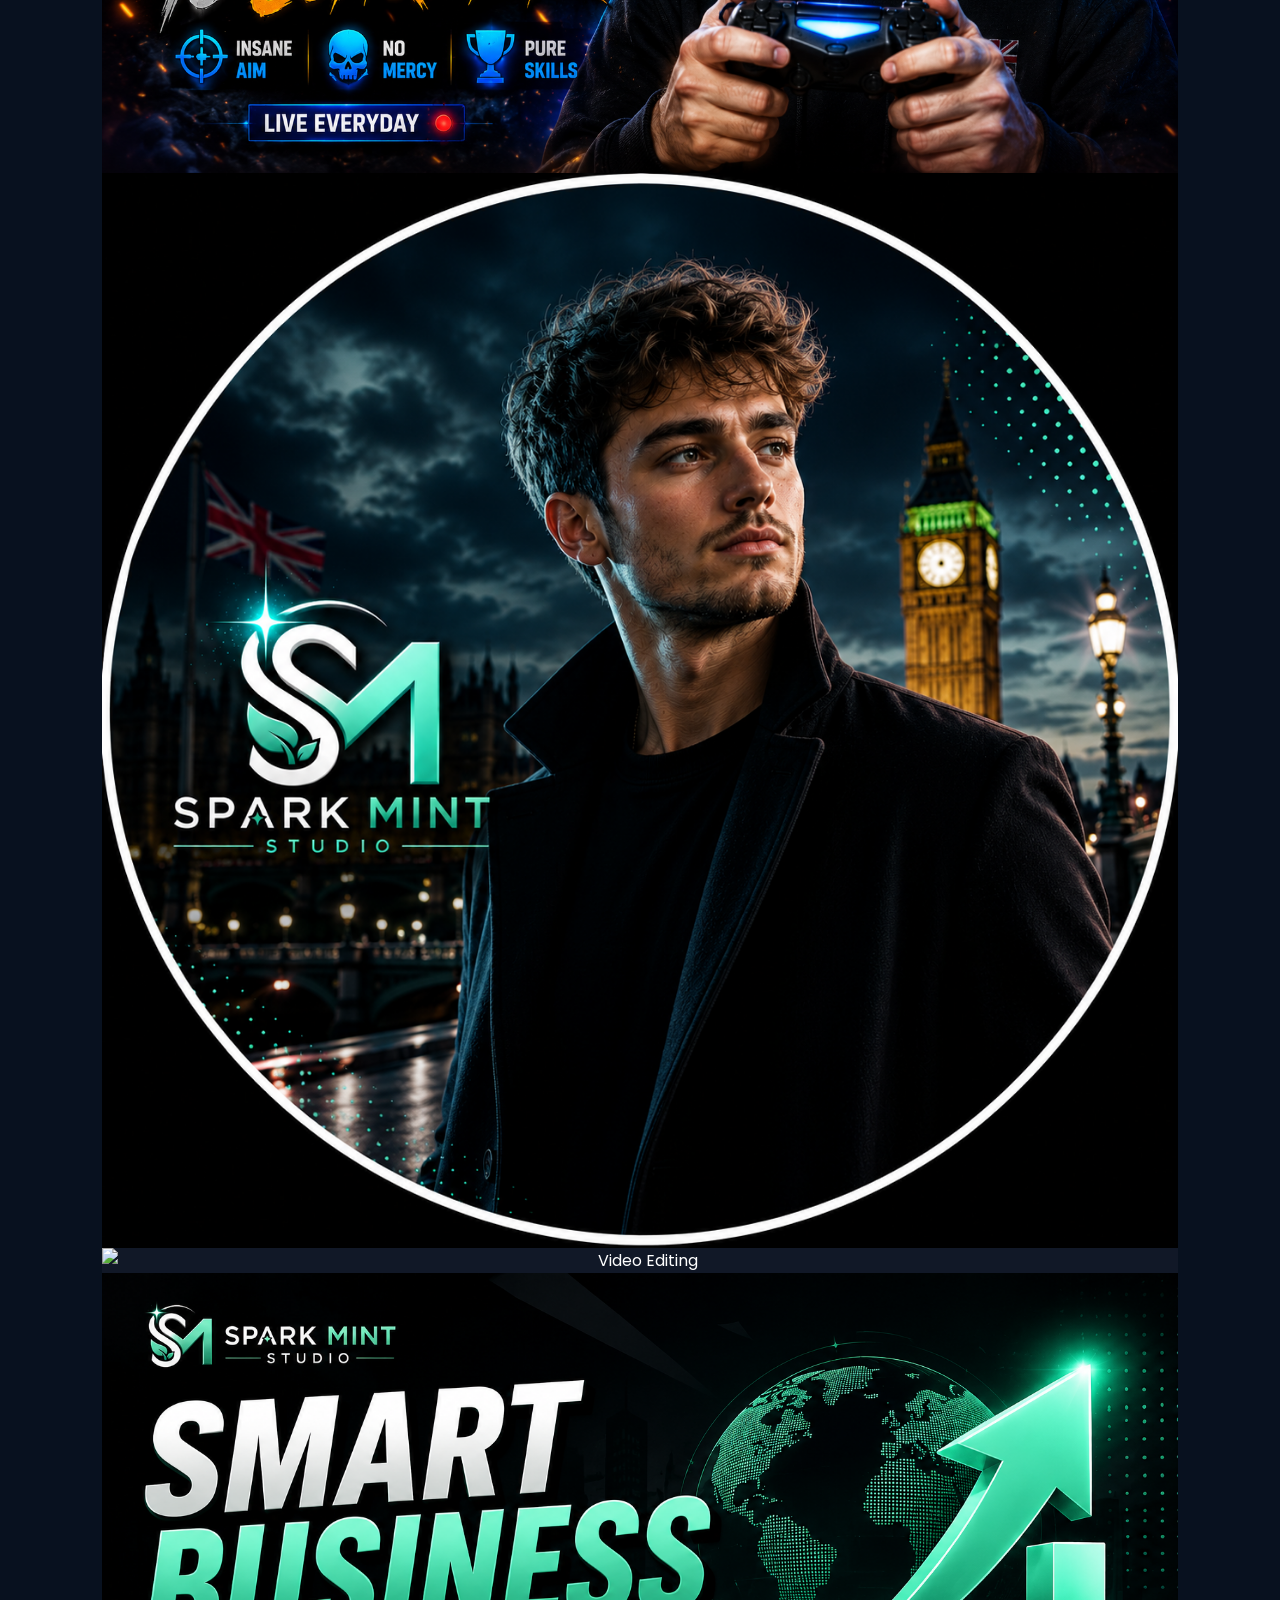
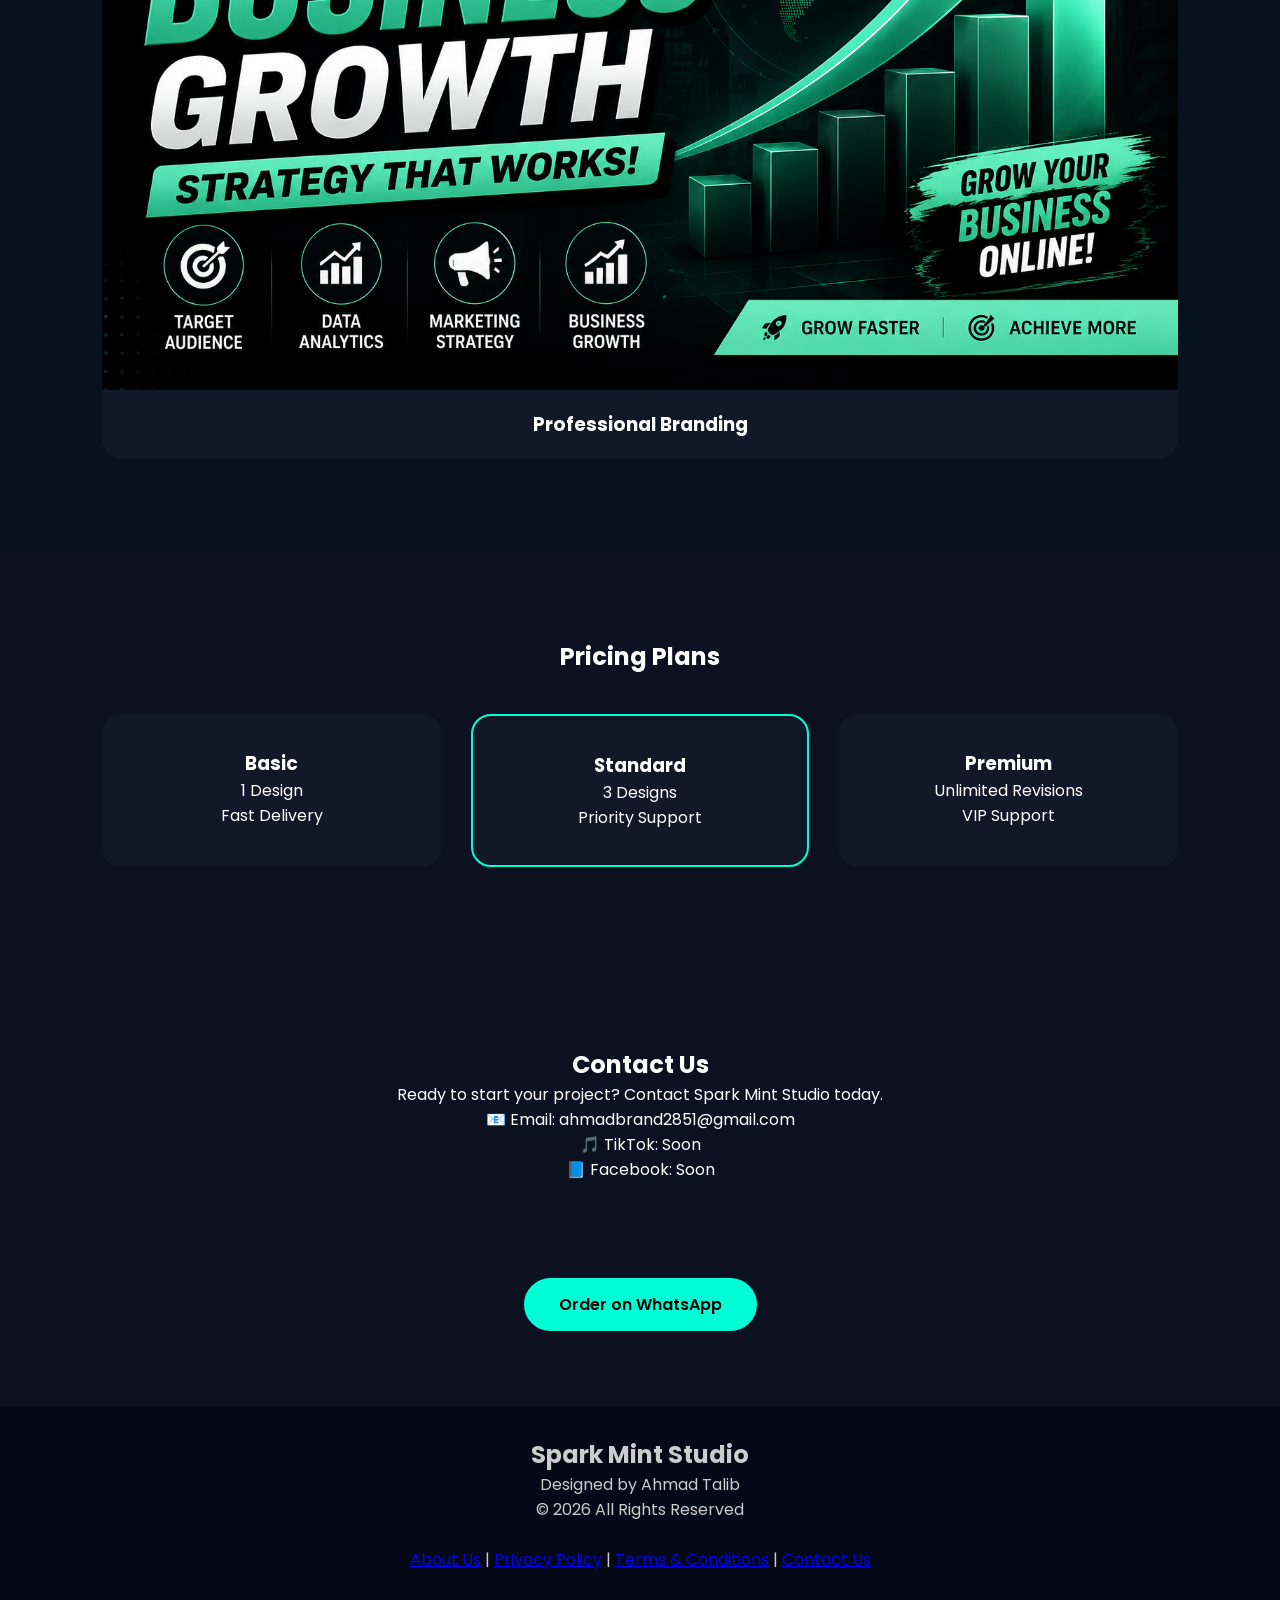
==== commit f6c97e40: "Update WhatsApp link and add copyright notice Fixed the WhatsApp link and added copyright notice." ====
--- a/index.html
+++ b/index.html
@@ -221,7 +221,7 @@
 
 <div class="contact-buttons">
 
-<a href="href="https://chat.whatsapp.com/FylZ4mhTOhw2jXJ41b3pBp?s=cl&p=a&ilr=2"" target="_blank" class="btn btn-primary">
+<a href="https://chat.whatsapp.com/FylZ4mhTOhw2jXJ41b3pBp?s=cl&p=a&ilr=2" target="_blank" class="btn btn-primary">
 Order on WhatsApp
 </a>
 
@@ -235,8 +235,15 @@
 
 <p>Designed by Ahmad Talib</p>
 
+<p>© 2026 All Rights Reserved</p>
+
+<br>
+
 <p>
-© 2026 All Rights Reserved
+<a href="about.html">About Us</a> |
+<a href="privacy.html">Privacy Policy</a> |
+<a href="terms.html">Terms & Conditions</a> |
+<a href="contact.html">Contact Us</a>
 </p>
 
 </footer>
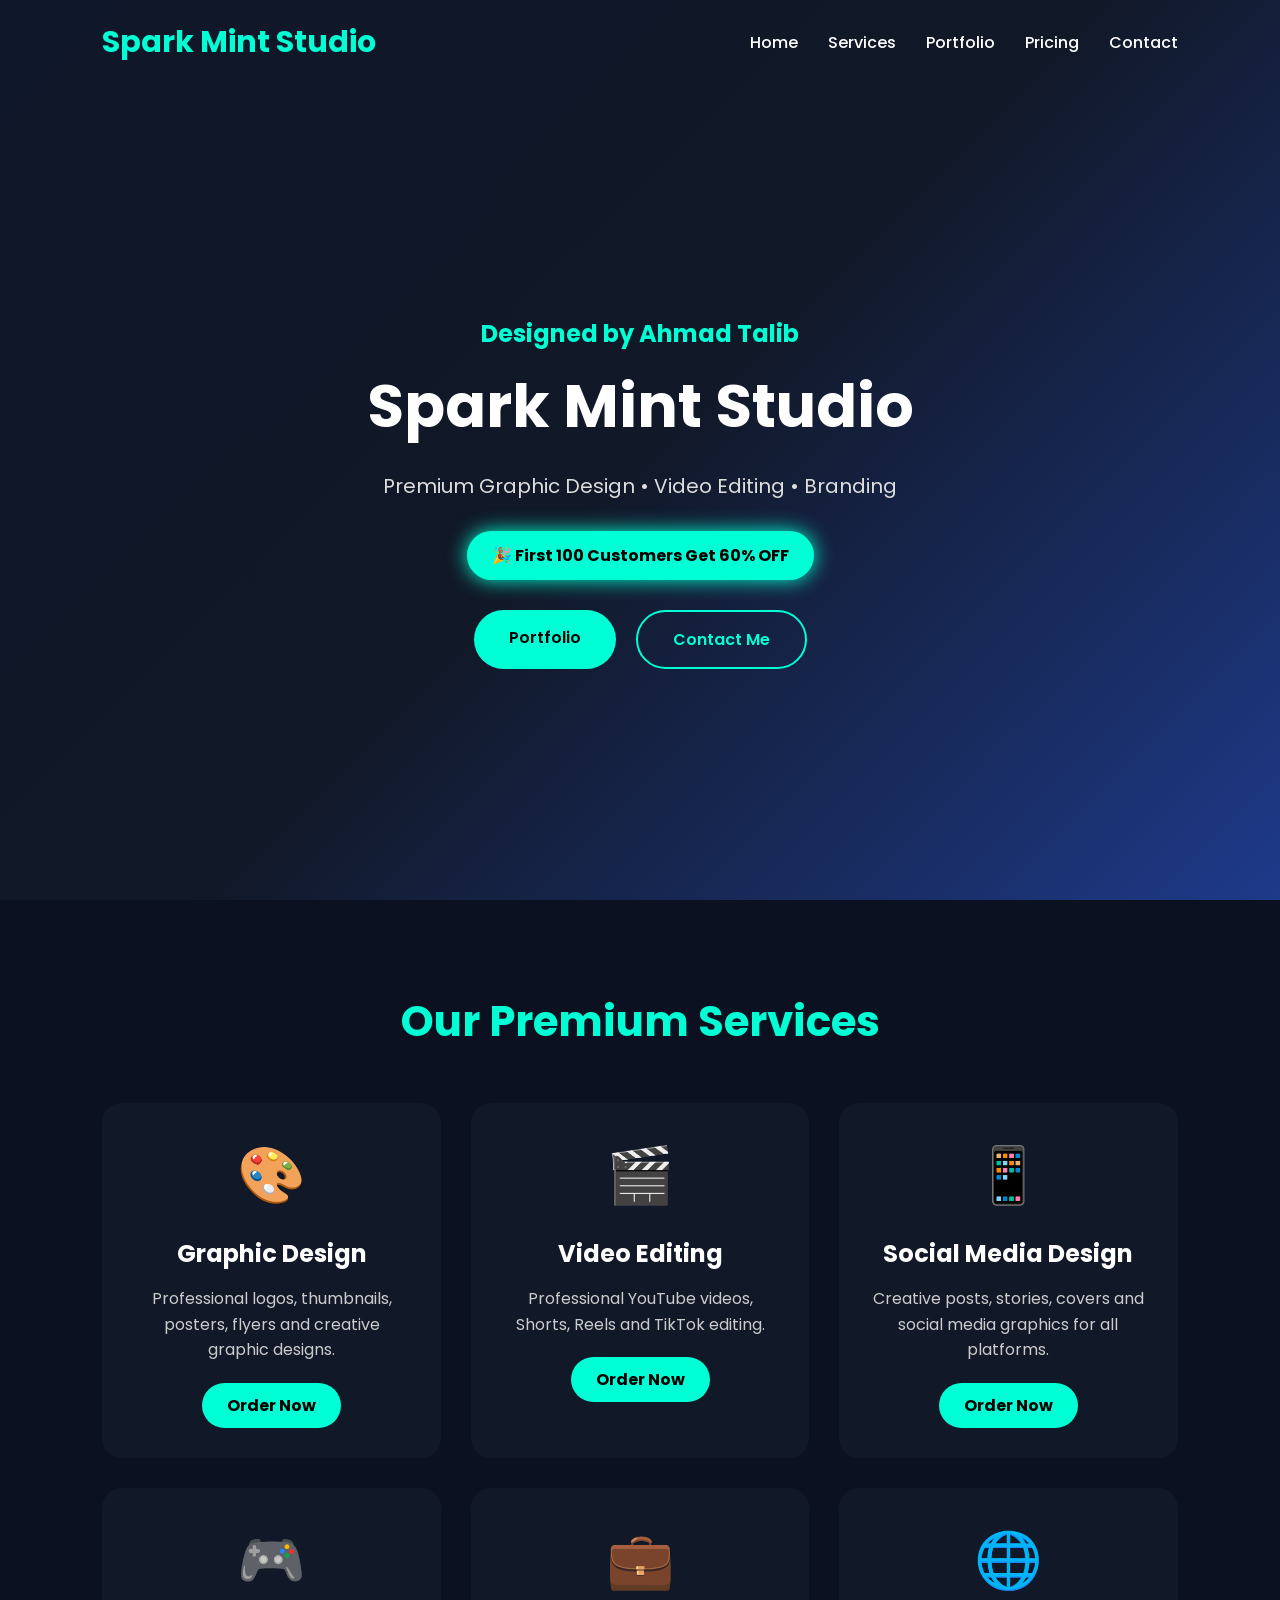
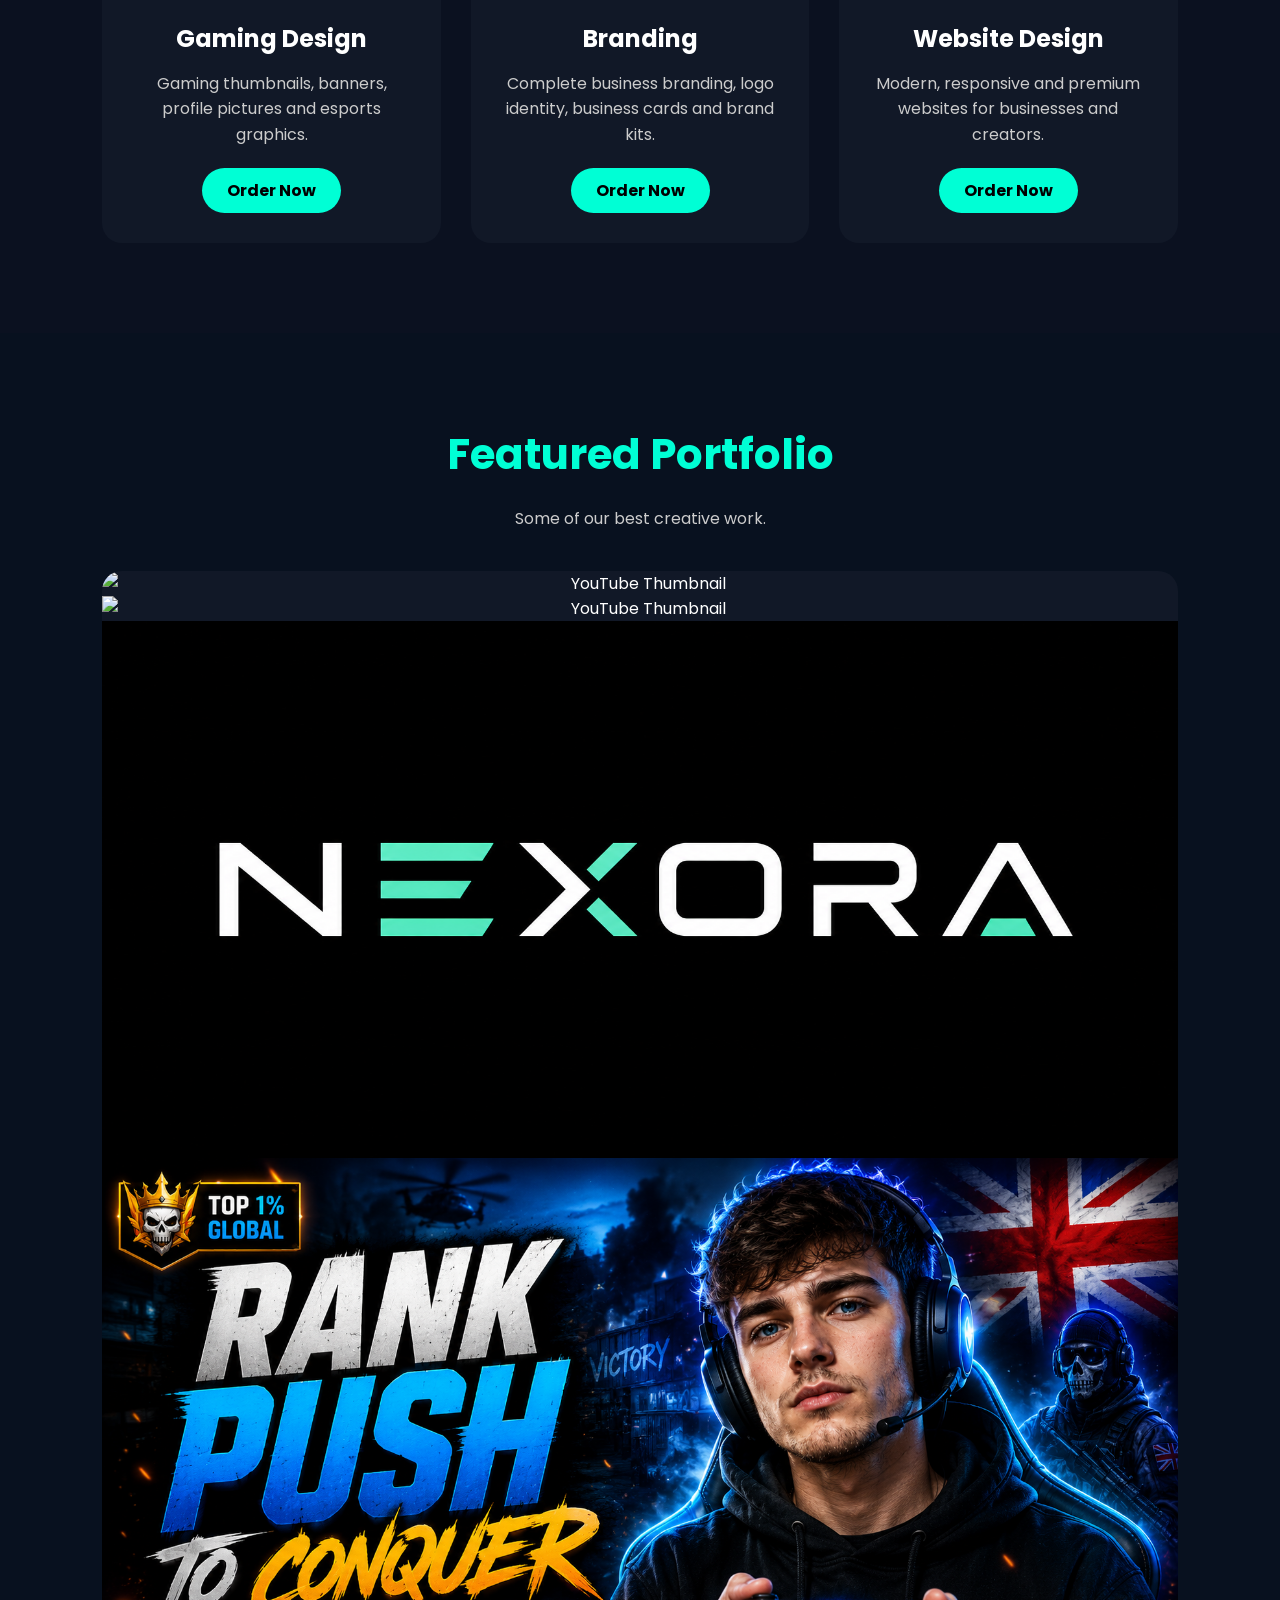
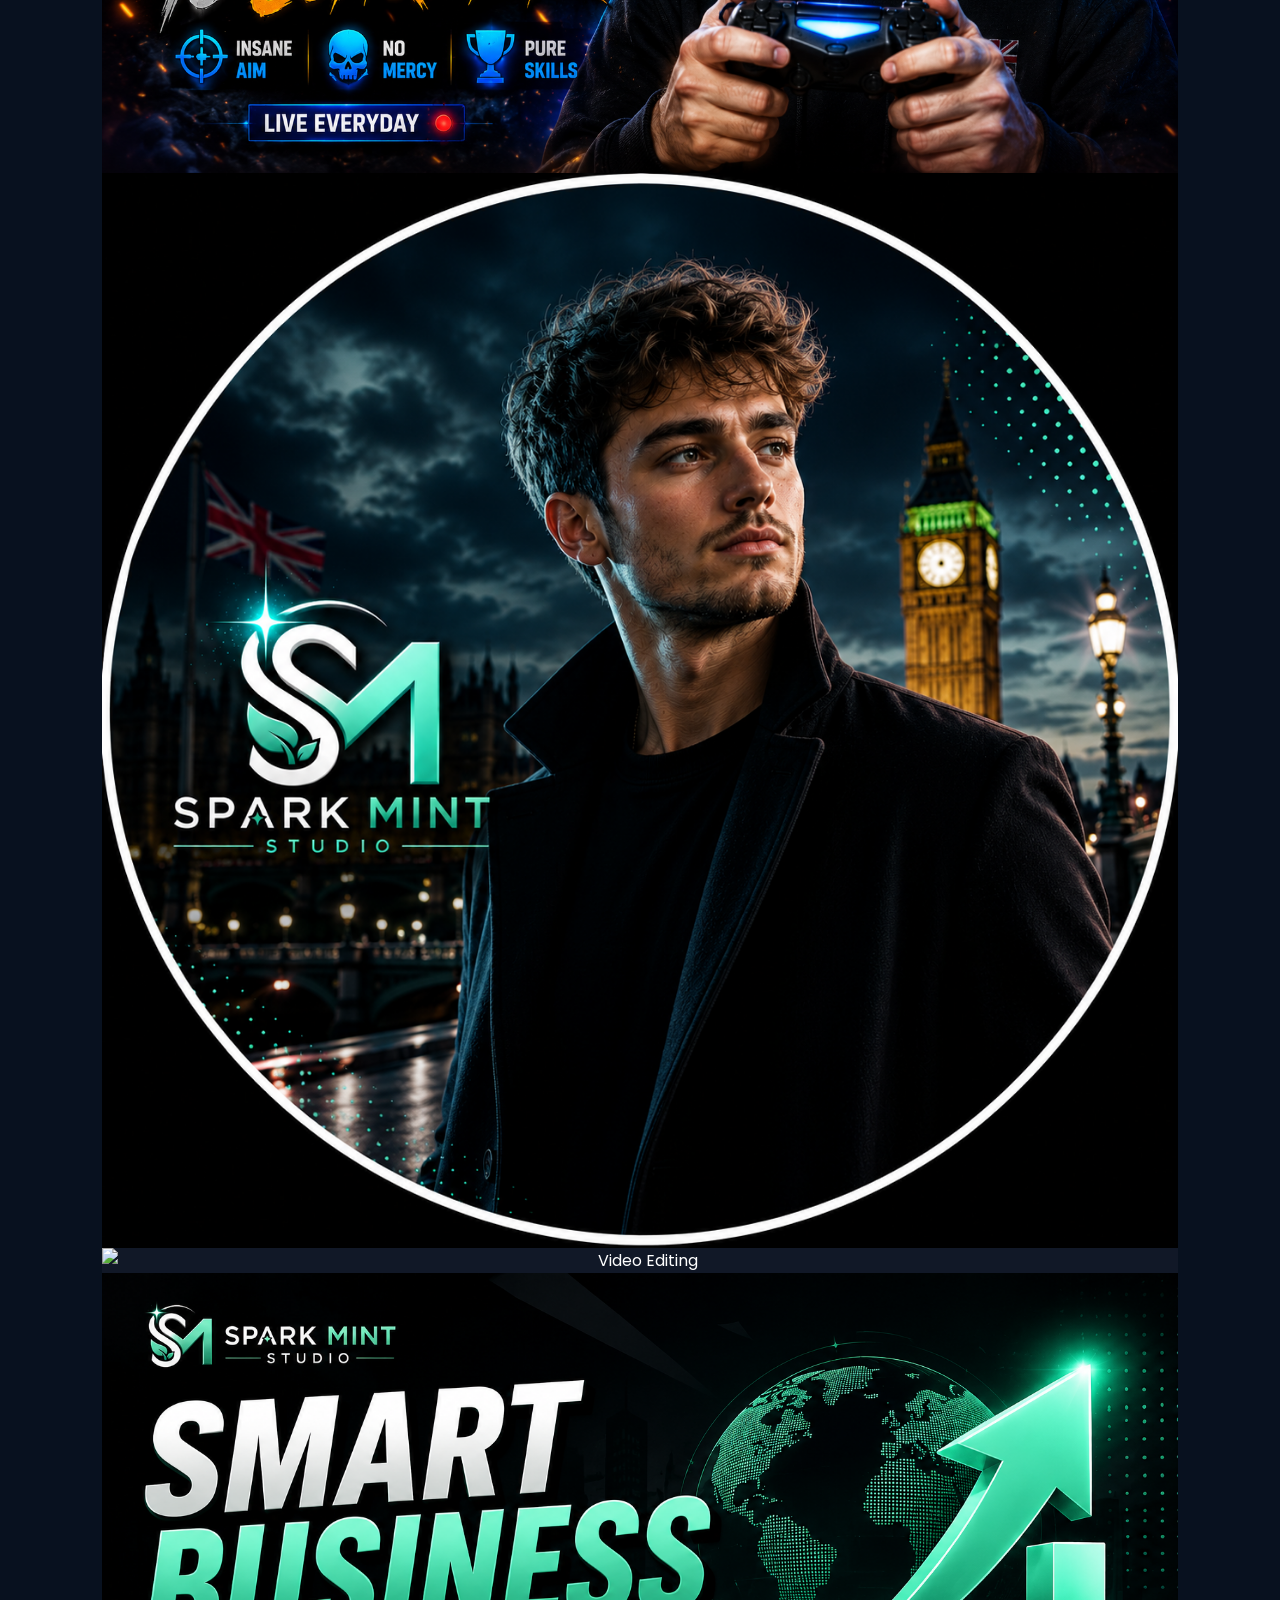
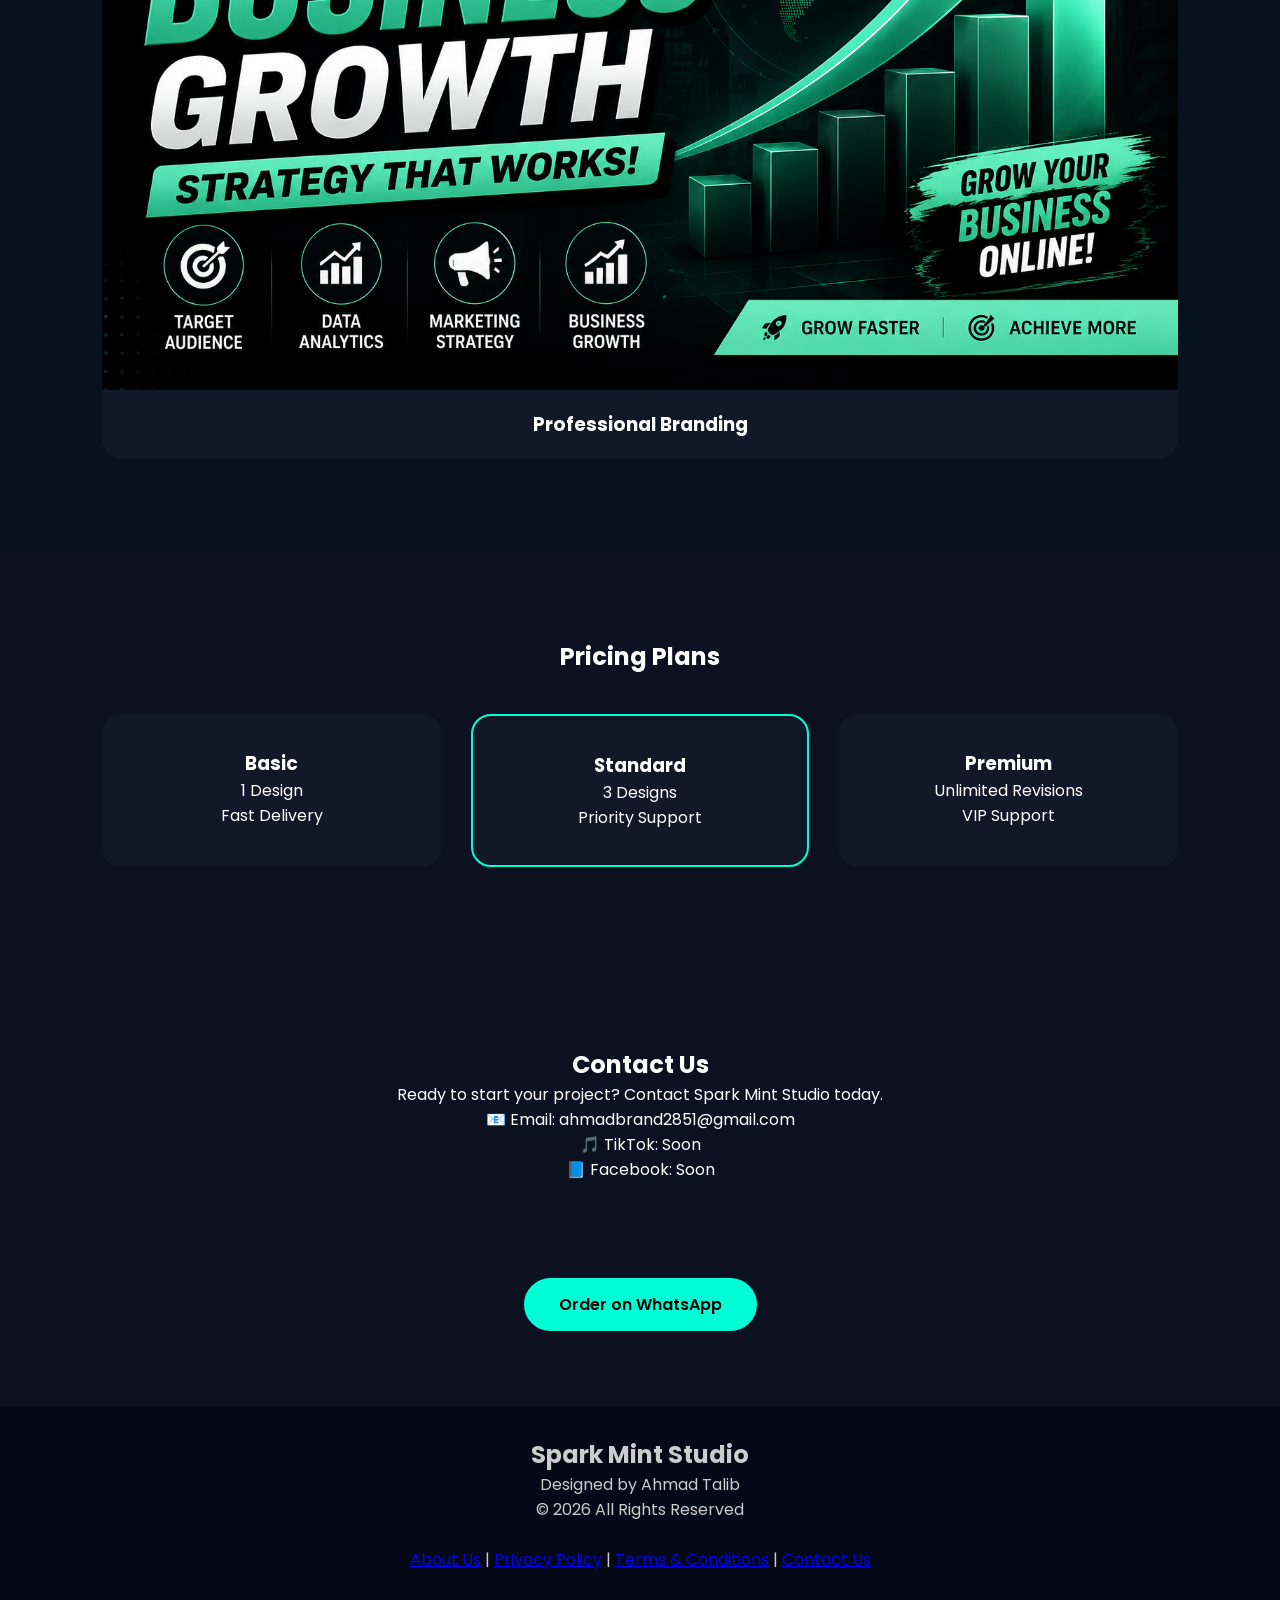
==== commit bd4edb27: "Integrate Google Analytics tracking code Added Google Analytics tracking script to the HTML." ====
--- a/index.html
+++ b/index.html
@@ -5,7 +5,7 @@
 <meta name="viewport" content="width=device-width, initial-scale=1.0">
 
 <title>Spark Mint Studio</title>
-
+<meta name="google-site-verification" content="DrG09gYvTkMvQ-EF82mDUPgXliHnCZjKKTk9NIrMSrY" />
 <link rel="stylesheet" href="style.css">
 
 <link rel="preconnect" href="https://fonts.googleapis.com">
@@ -13,6 +13,15 @@
 
 <link href="https://fonts.googleapis.com/css2?family=Poppins:wght@300;400;500;600;700;800&display=swap" rel="stylesheet">
 
+ <!-- Google tag (gtag.js) -->
+<script async src="https://www.googletagmanager.com/gtag/js?id=G-3B8C49WTRF"></script>
+<script>
+window.dataLayer = window.dataLayer || [];
+function gtag(){dataLayer.push(arguments);}
+gtag('js', new Date());
+
+gtag('config', 'G-3B8C49WTRF');
+</script> 
 </head>
 
 <body>
@@ -222,7 +231,7 @@
 <div class="contact-buttons">
 
 <a href="https://chat.whatsapp.com/FylZ4mhTOhw2jXJ41b3pBp?s=cl&p=a&ilr=2" target="_blank" class="btn btn-primary">
-Order on WhatsApp
+    Order on WhatsApp
 </a>
 
 </div>
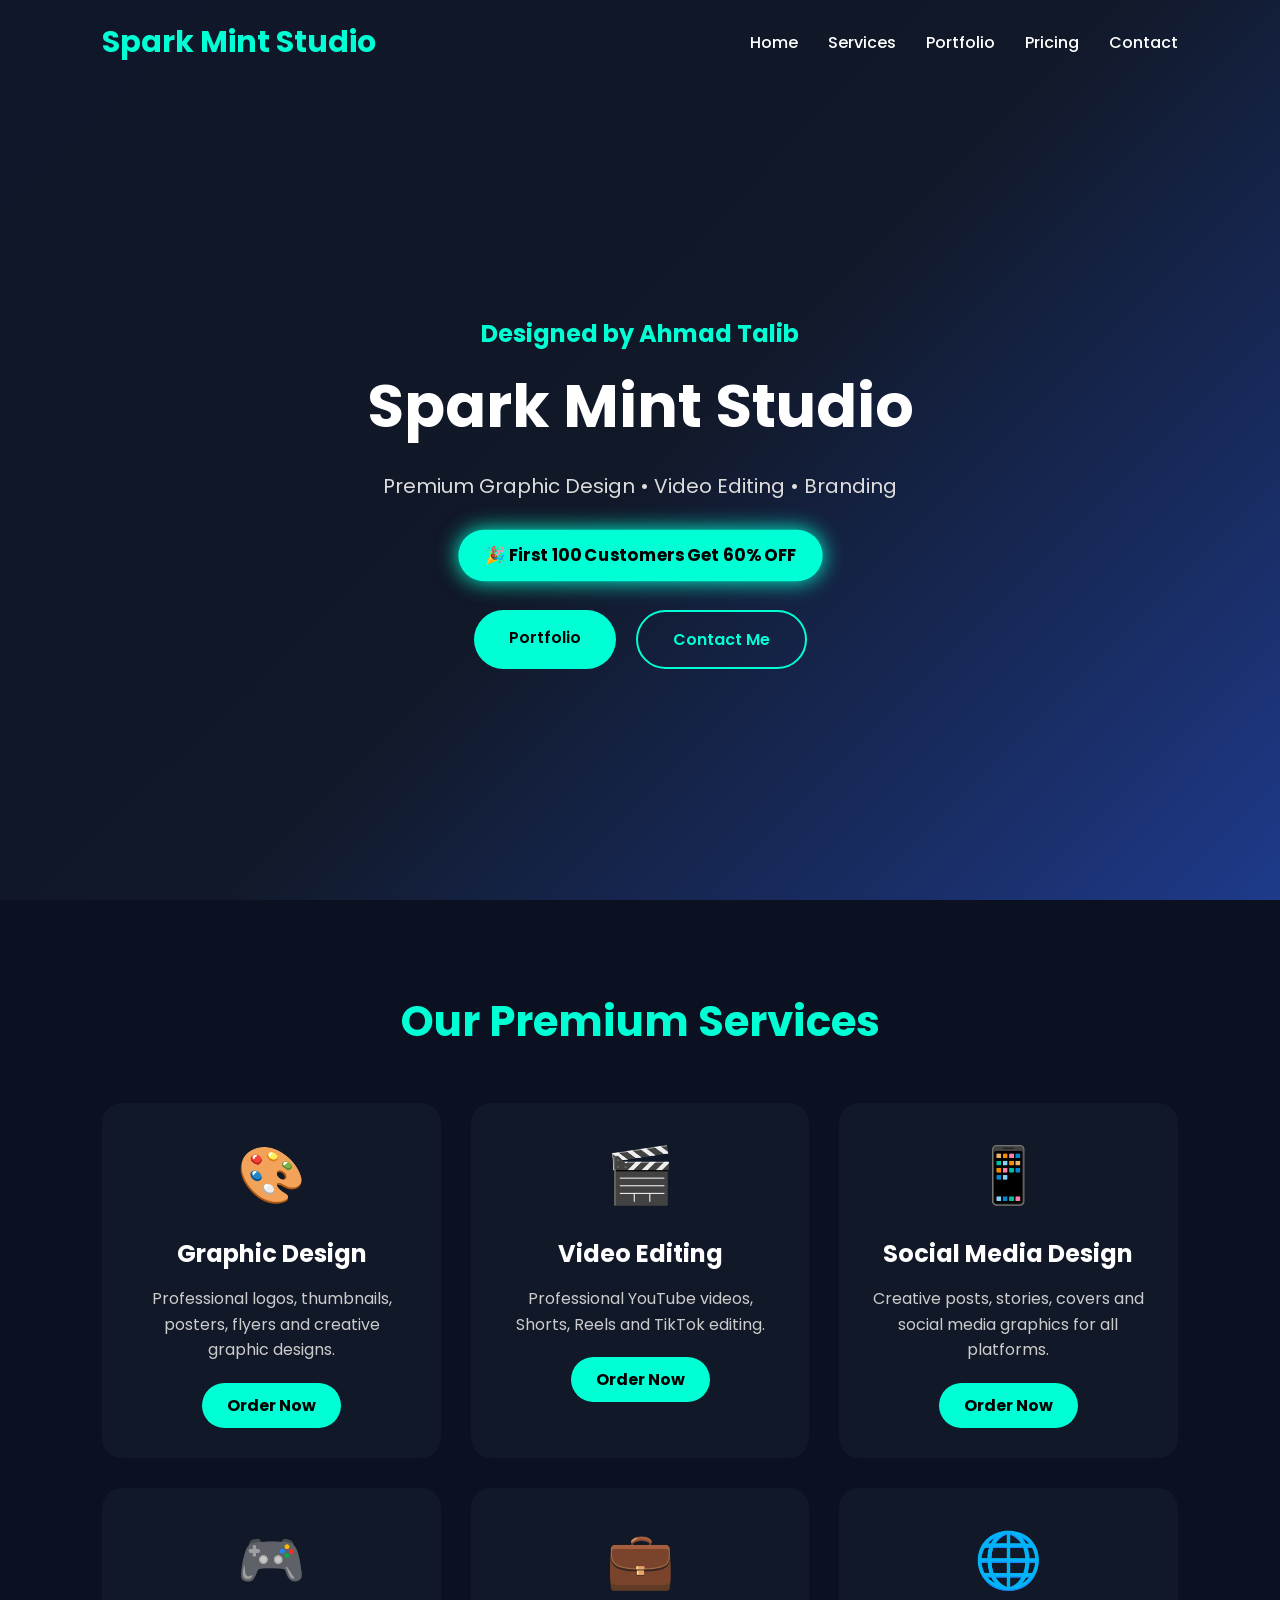
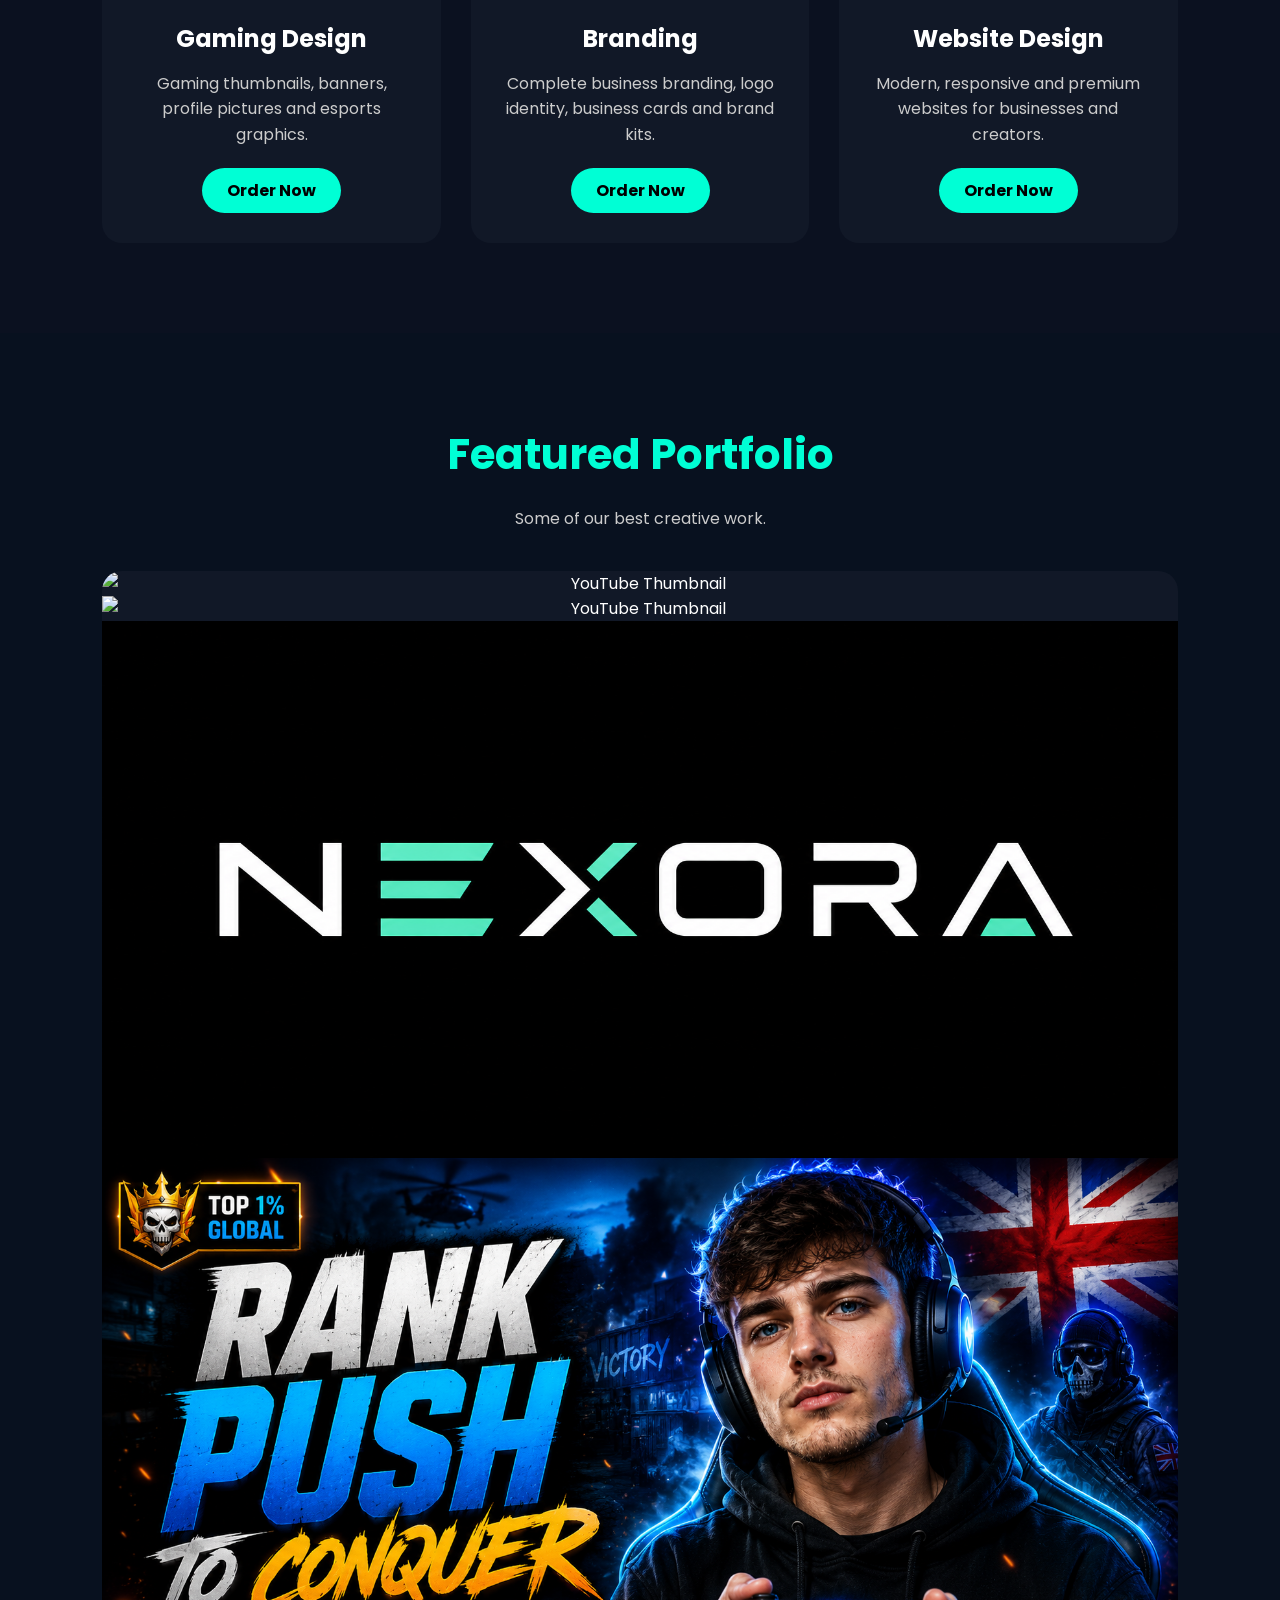
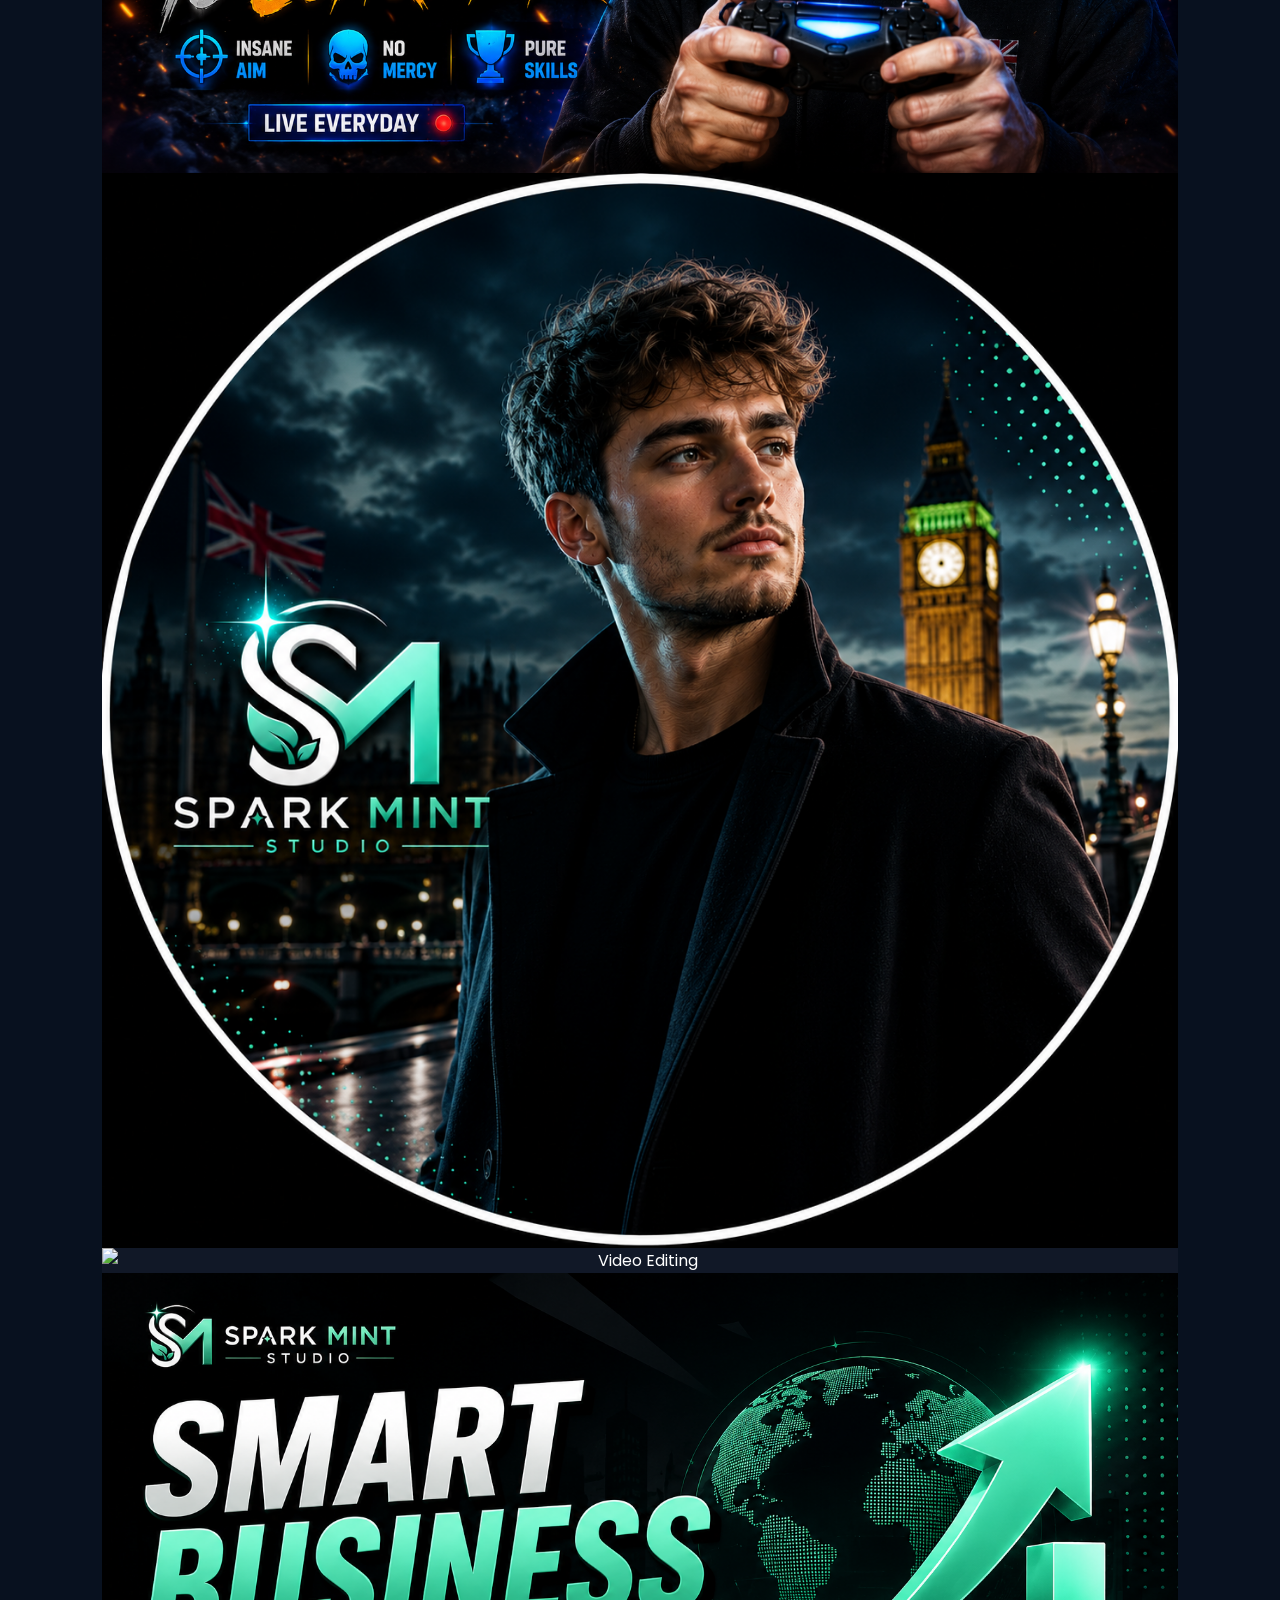
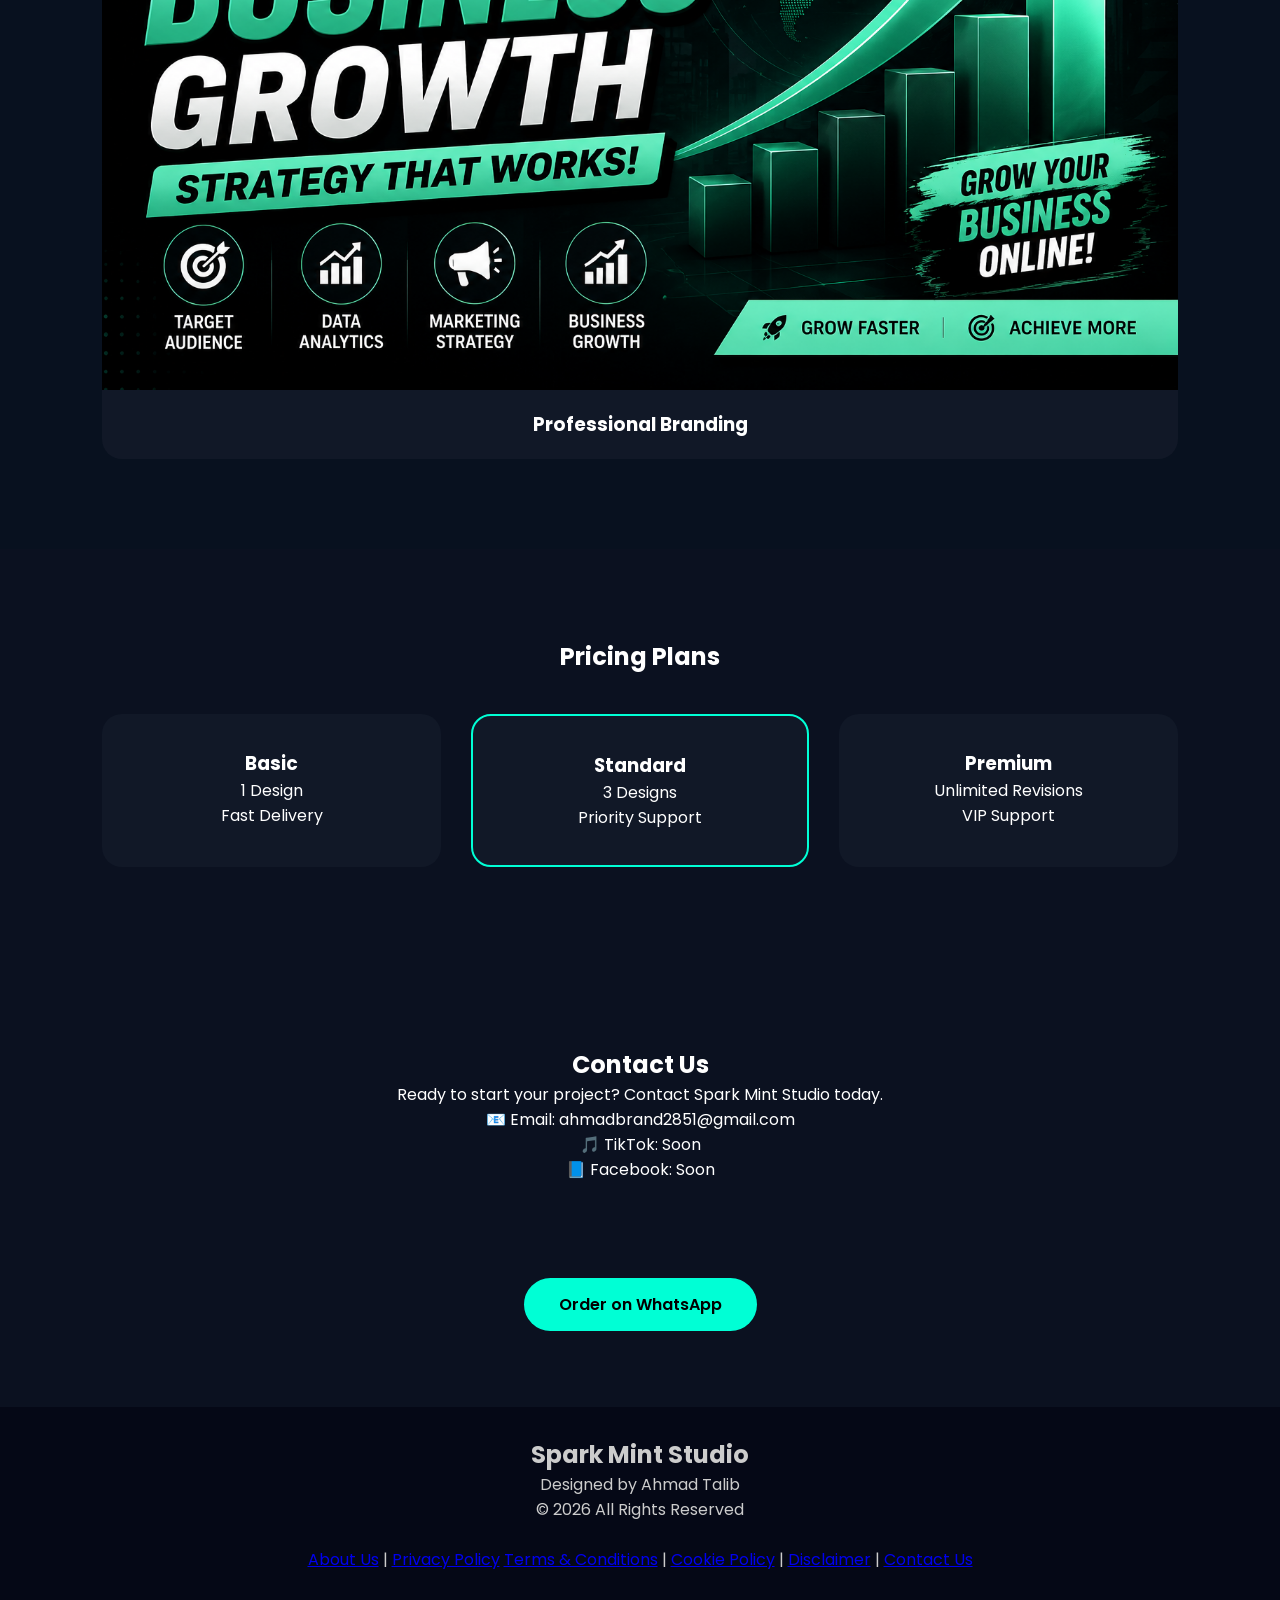
==== commit 8ac6cfd3: "Add links for cookie policy and disclaimer" ====
--- a/index.html
+++ b/index.html
@@ -250,8 +250,10 @@
 
 <p>
 <a href="about.html">About Us</a> |
-<a href="privacy.html">Privacy Policy</a> |
+<a href="privacy-policy.html">Privacy Policy</a>
 <a href="terms.html">Terms & Conditions</a> |
+<a href="cookie-policy.html">Cookie Policy</a> |
+<a href="disclaimer.html">Disclaimer</a> |
 <a href="contact.html">Contact Us</a>
 </p>
 
